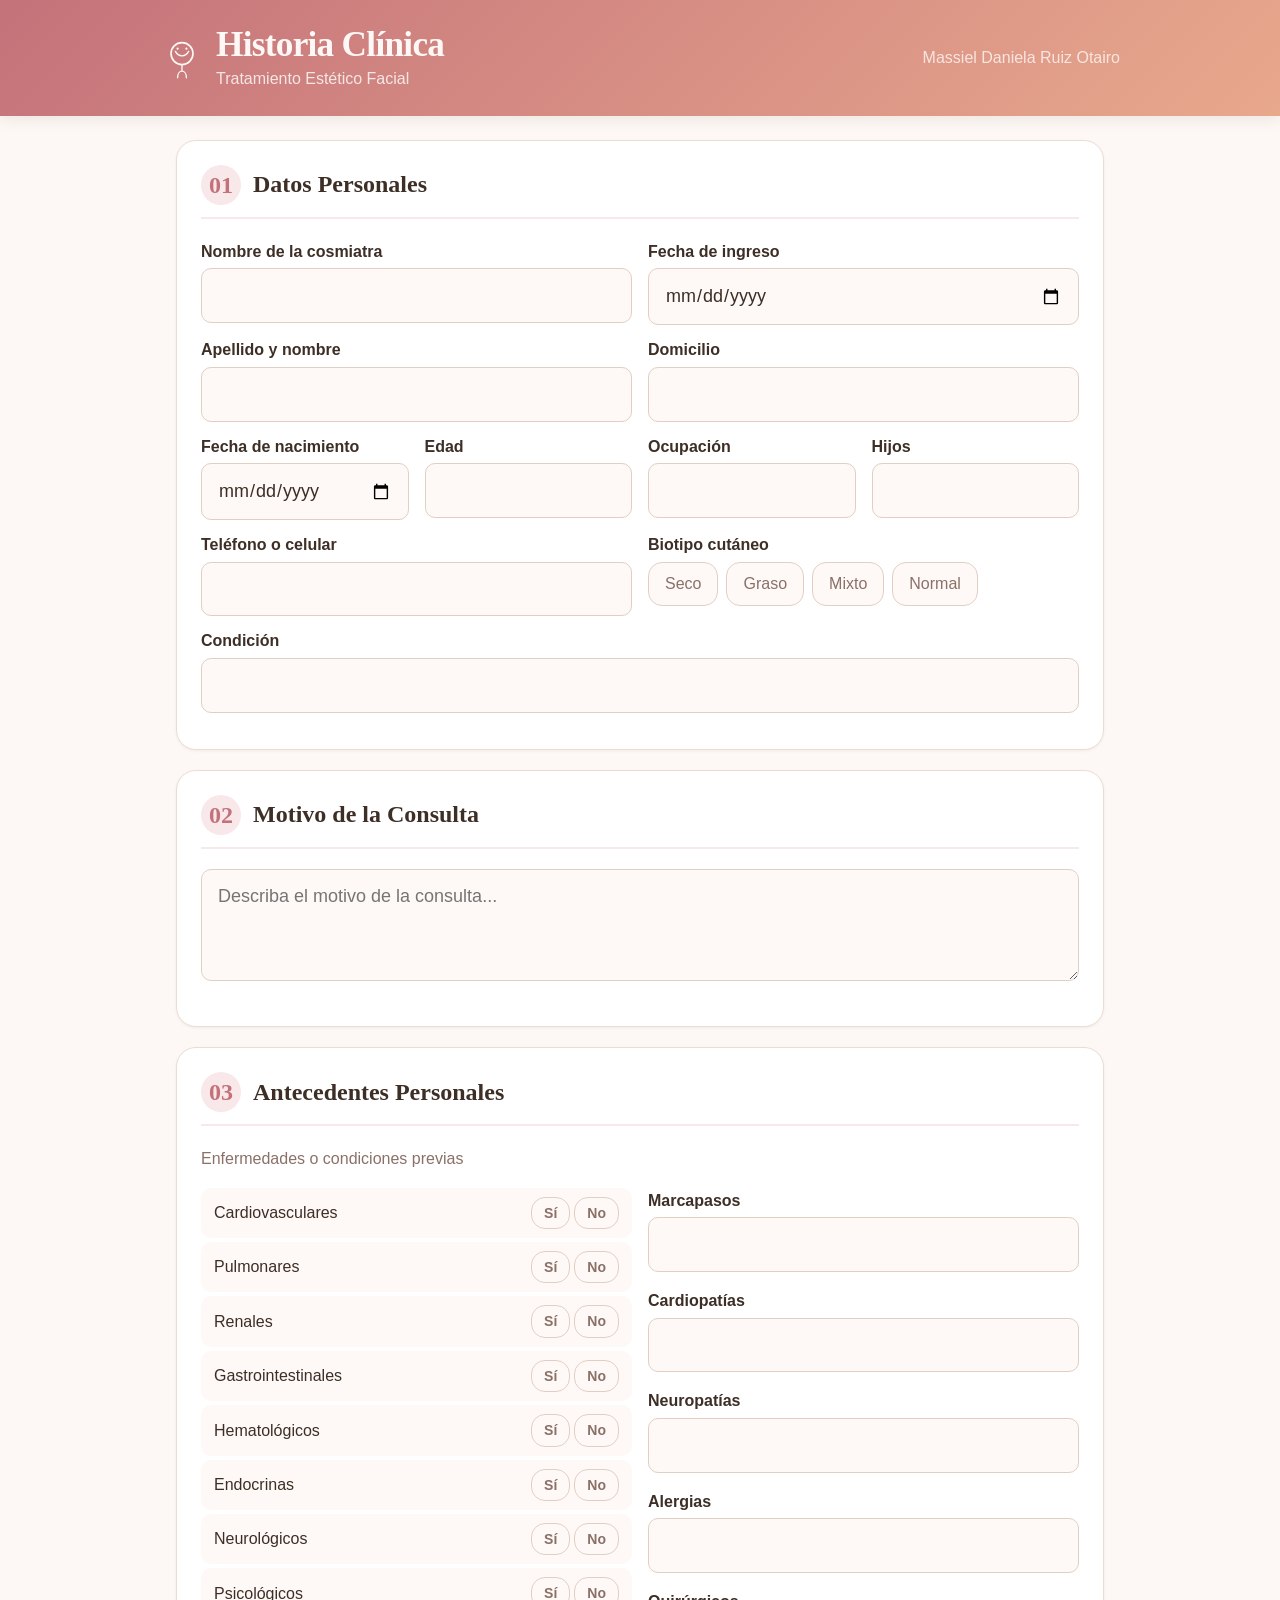
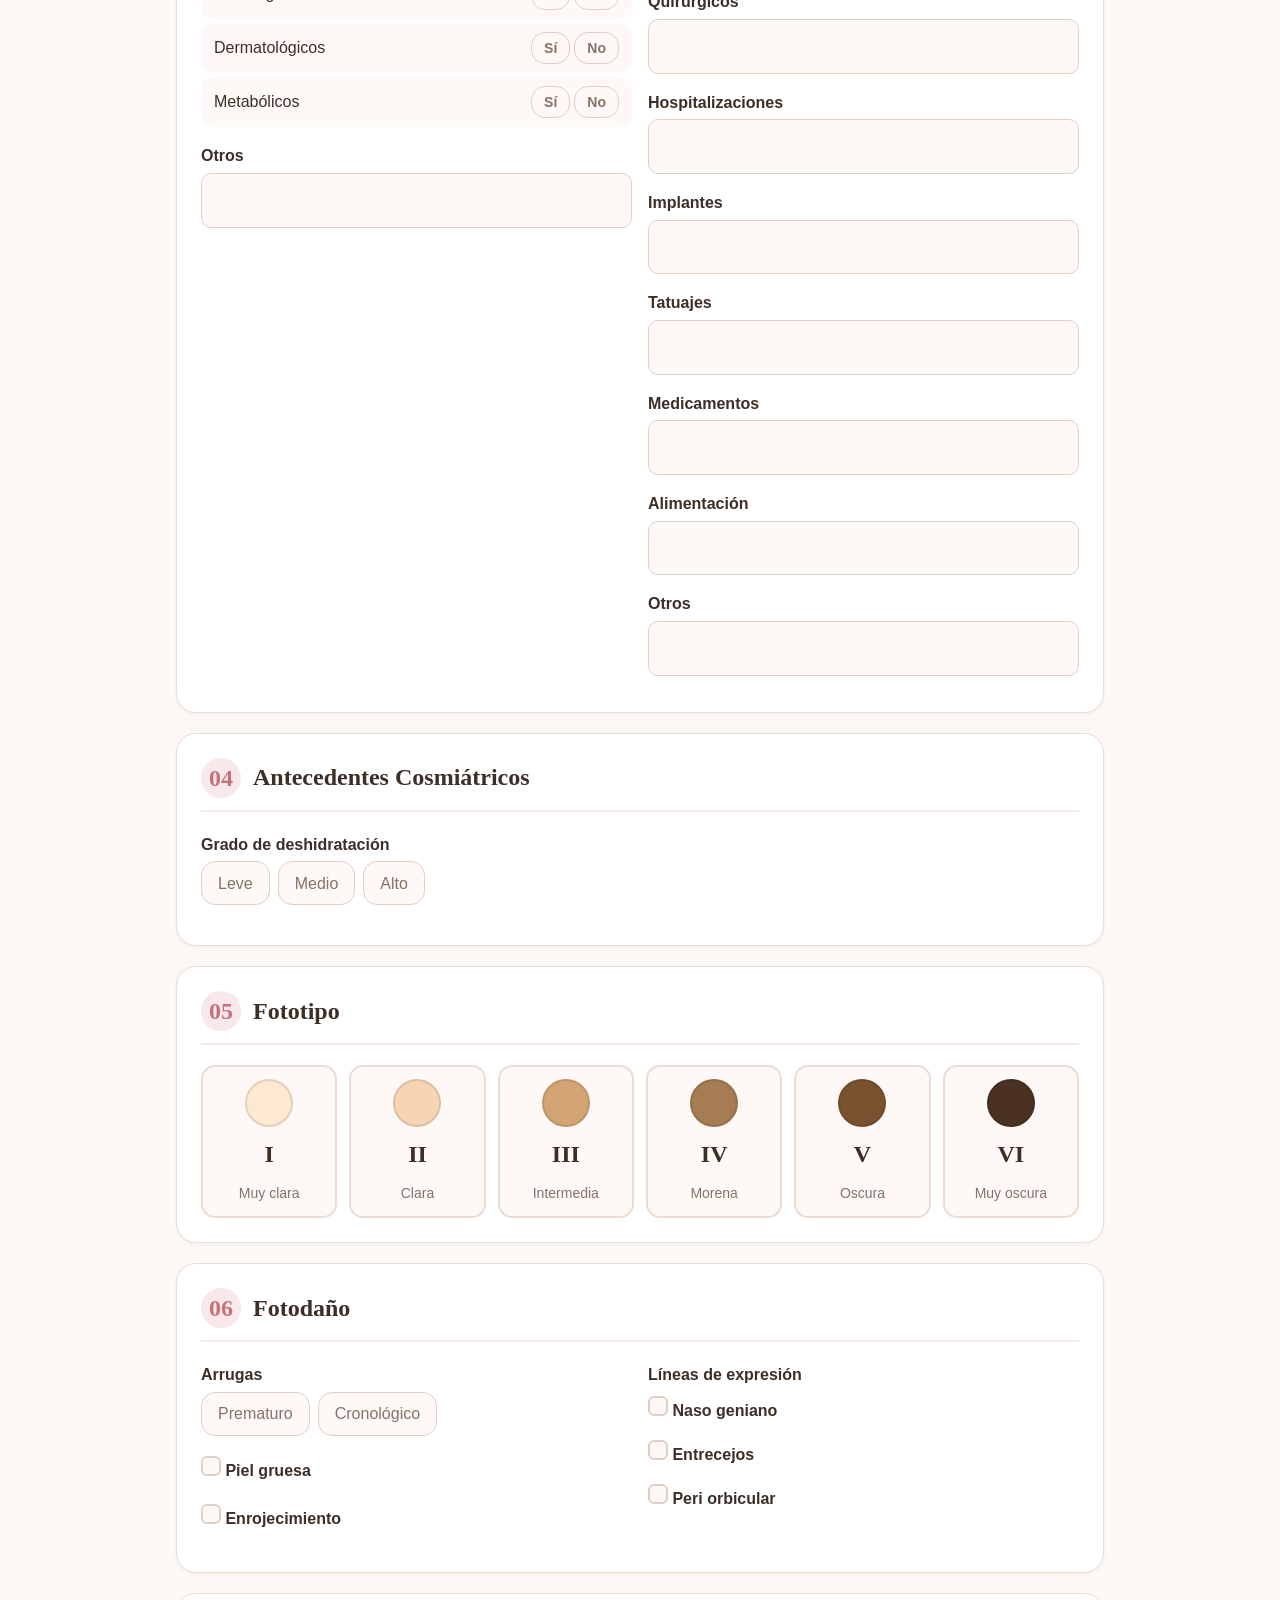
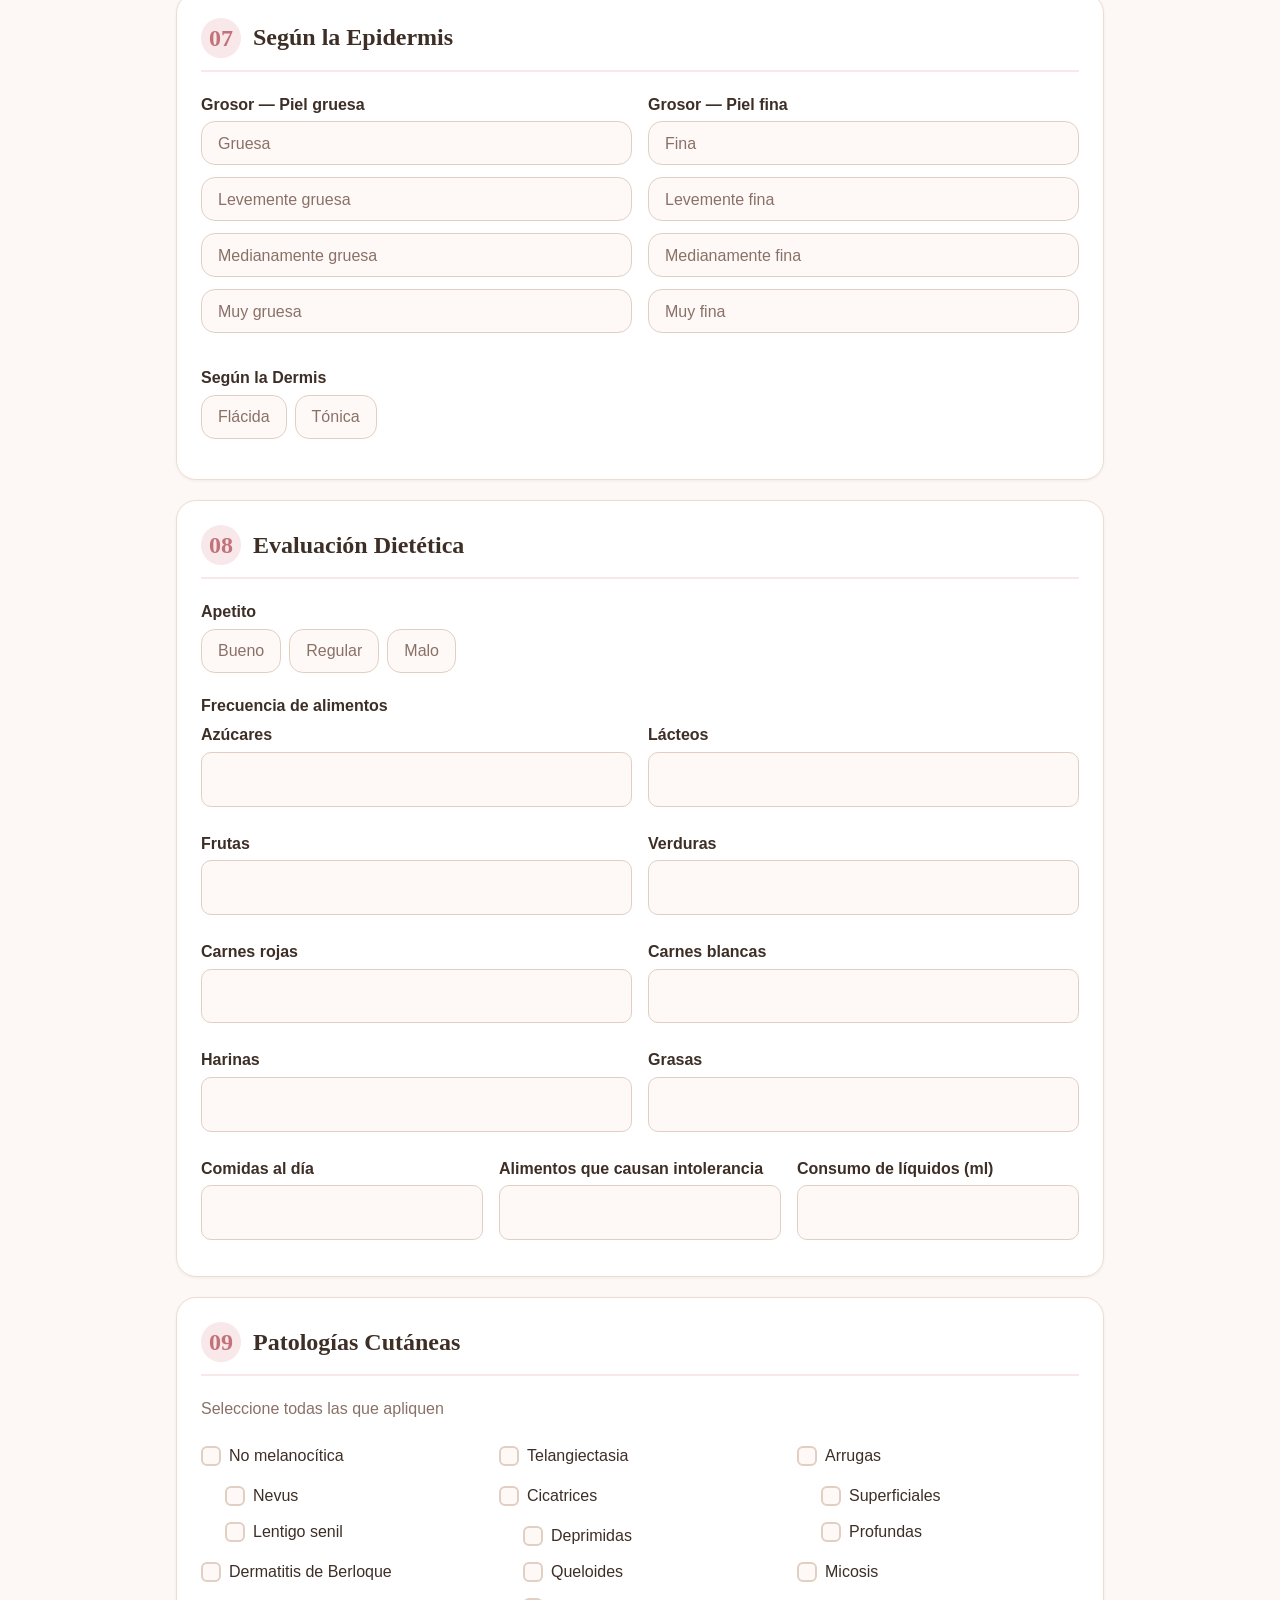
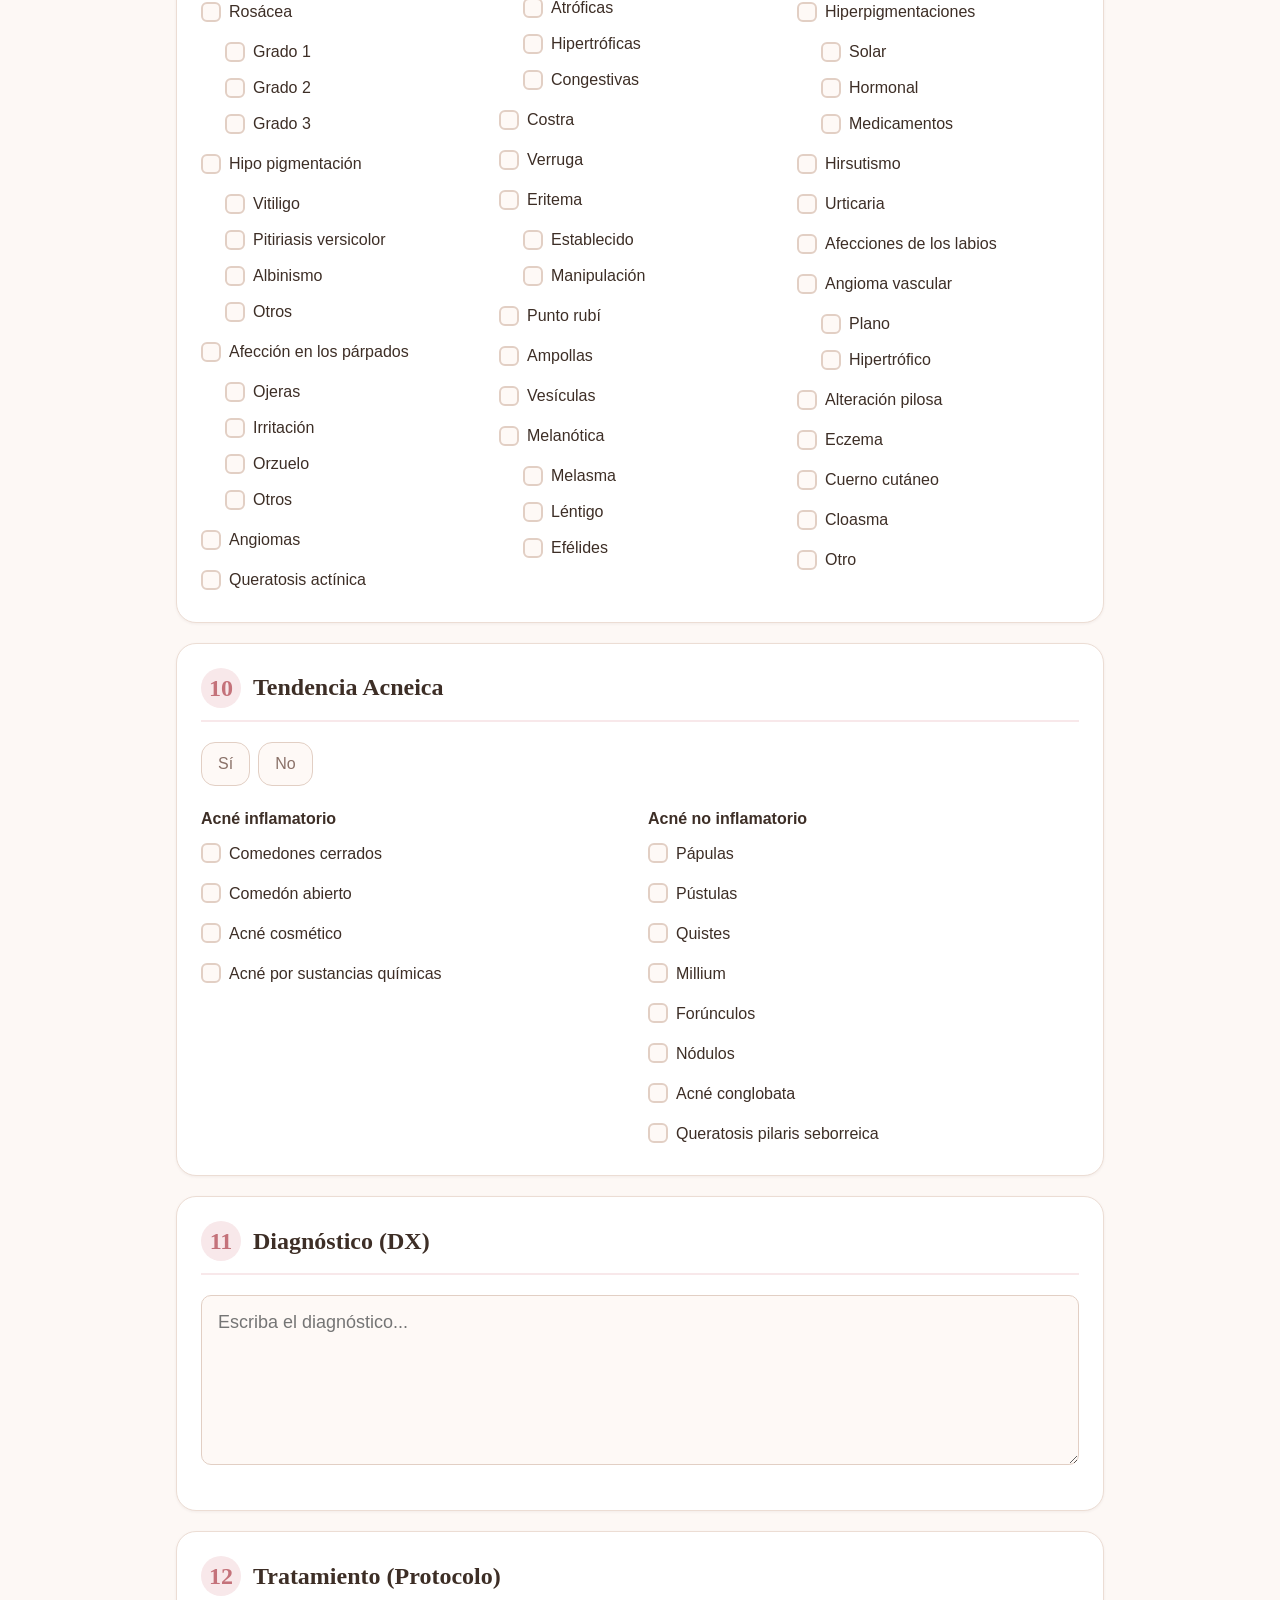
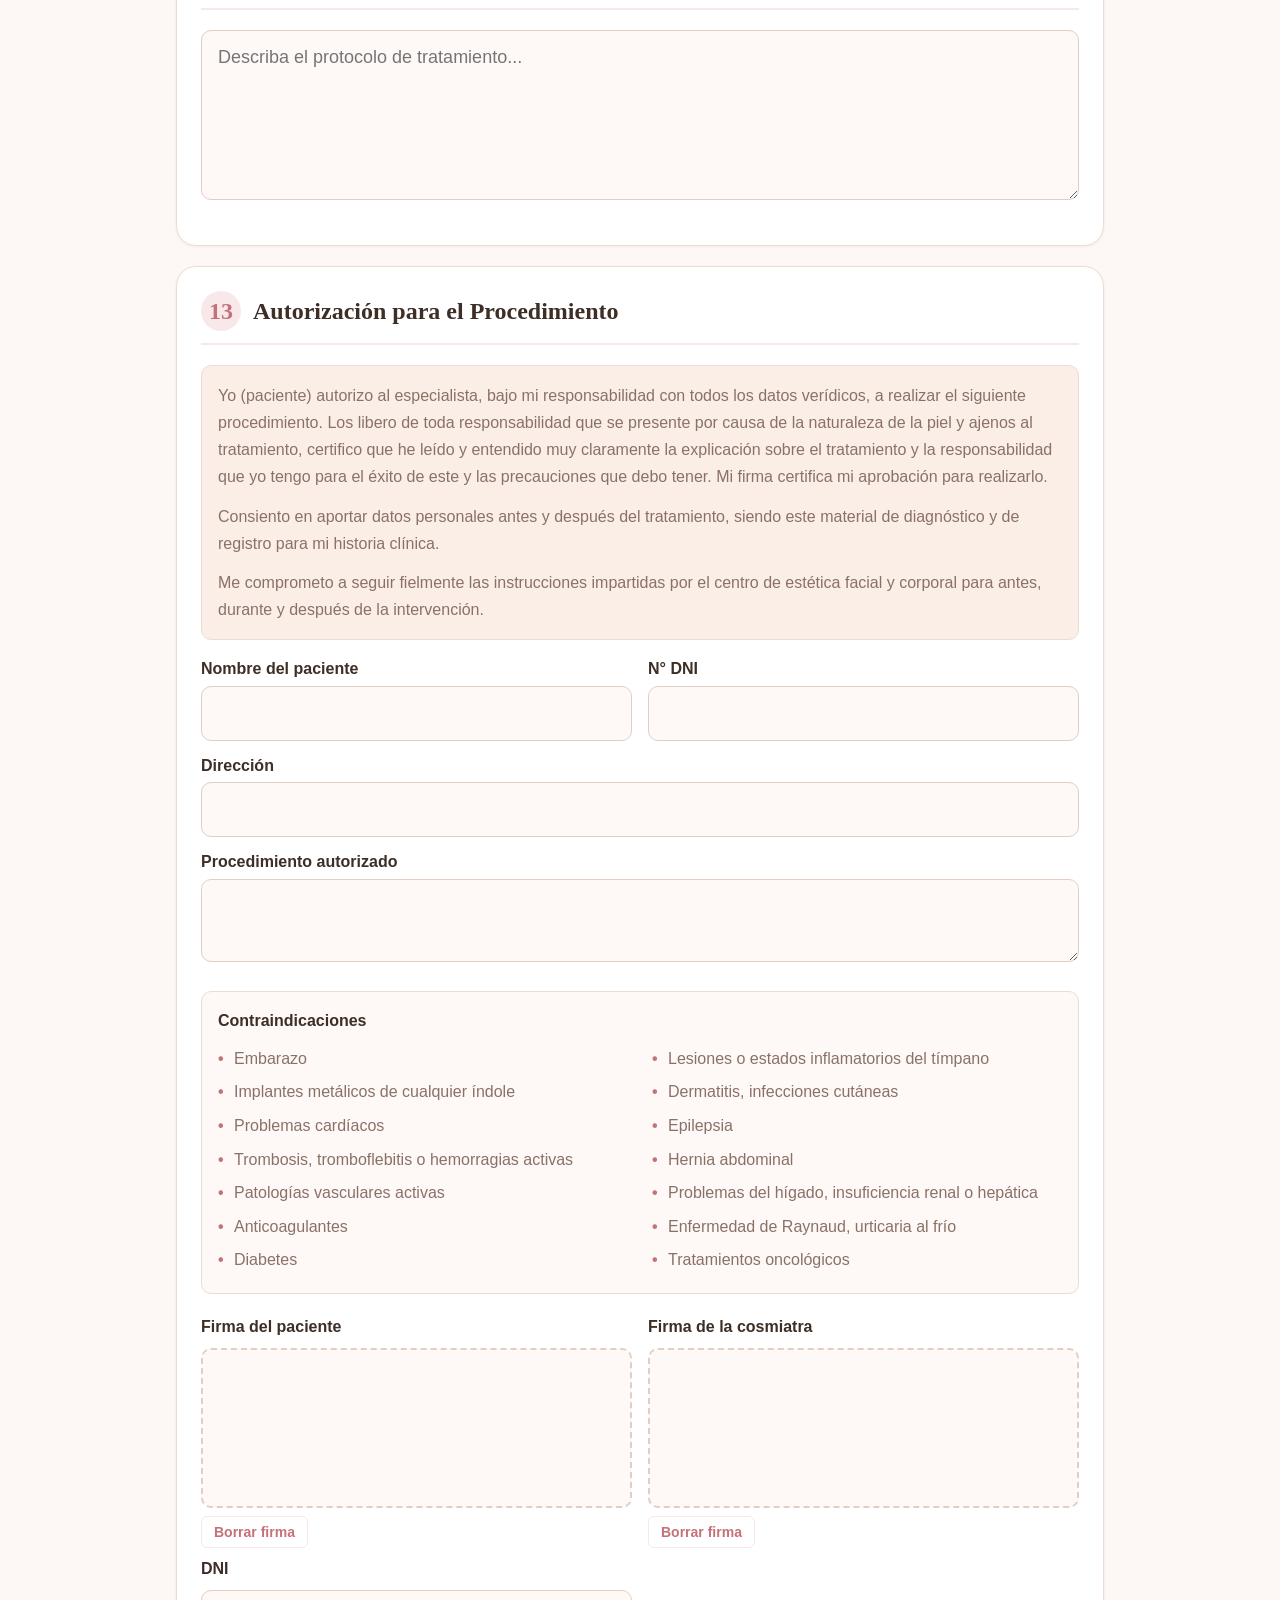
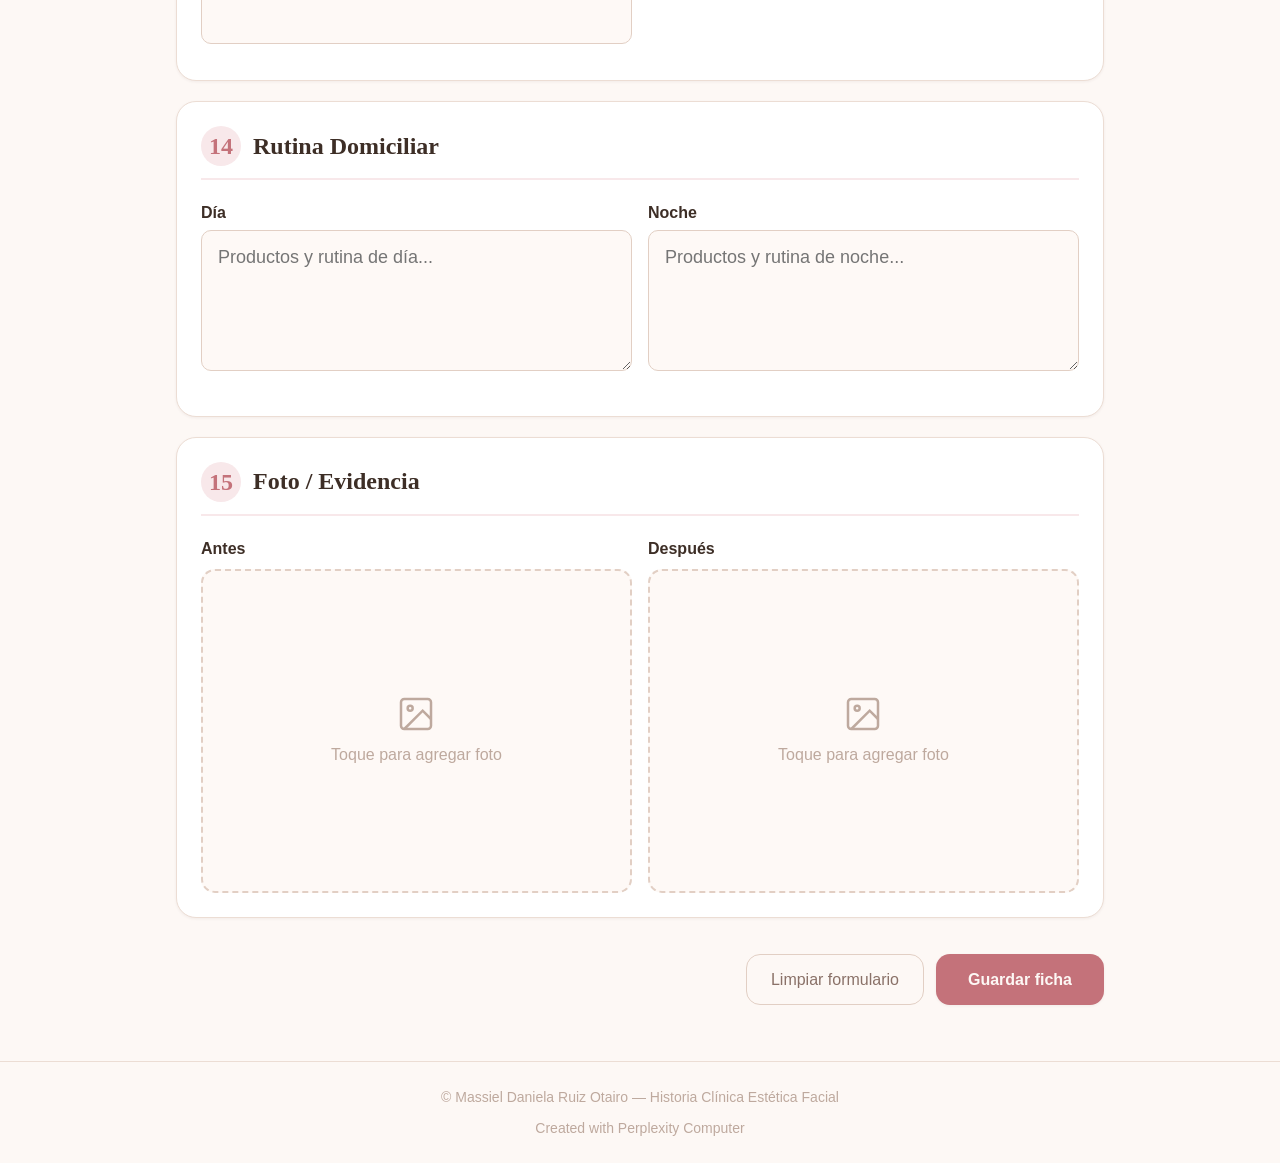
==== index.html @ d3356283 "Ficha clínica estética facial - formulario web completo" ====
<!DOCTYPE html>
<html lang="es" data-theme="light">
<head>
<!--
   ______                            __
  / ____/___  ____ ___  ____  __  __/ /____  _____
 / /   / __ \/ __ `__ \/ __ \/ / / / __/ _ \/ ___/
/ /___/ /_/ / / / / / / /_/ / /_/ / /_/  __/ /
\____/\____/_/ /_/ /_/ .___/\__,_/\__/\___/_/
                    /_/
        Created with Perplexity Computer
        https://www.perplexity.ai/computer
-->
<meta name="generator" content="Perplexity Computer">
<meta name="author" content="Perplexity Computer">
<meta property="og:see_also" content="https://www.perplexity.ai/computer">
<link rel="author" href="https://www.perplexity.ai/computer">

<meta charset="UTF-8">
<meta name="viewport" content="width=device-width, initial-scale=1.0, user-scalable=yes">
<title>Historia Clínica — Tratamiento Estético Facial</title>
<link href="https://api.fontshare.com/v2/css?f[]=zodiak@400,500,600,700&f[]=satoshi@300,400,500,600,700&display=swap" rel="stylesheet">
<link rel="stylesheet" href="./style.css">
</head>
<body>

<!-- HEADER -->
<header class="form-header">
  <div class="header-inner">
    <div class="logo-area">
      <svg class="logo-icon" viewBox="0 0 40 40" fill="none" xmlns="http://www.w3.org/2000/svg" aria-label="Logo estética facial">
        <circle cx="20" cy="16" r="10" stroke="currentColor" stroke-width="1.5"/>
        <path d="M14 14c0 0 2 4 6 4s6-4 6-4" stroke="currentColor" stroke-width="1.2" stroke-linecap="round"/>
        <path d="M16 12.5a1 1 0 1 1 0-2 1 1 0 0 1 0 2zM24 12.5a1 1 0 1 1 0-2 1 1 0 0 1 0 2z" fill="currentColor"/>
        <path d="M20 26v6M16 38c0-4 2-6 4-6s4 2 4 6" stroke="currentColor" stroke-width="1.2" stroke-linecap="round"/>
      </svg>
      <div>
        <h1 class="header-title">Historia Clínica</h1>
        <p class="header-subtitle">Tratamiento Estético Facial</p>
      </div>
    </div>
    <p class="header-brand">Massiel Daniela Ruiz Otairo</p>
  </div>
</header>

<main class="form-container">
  <form id="fichaForm" novalidate>

    <!-- ============================================ -->
    <!-- SECTION 1-2: DATOS GENERALES -->
    <!-- ============================================ -->
    <section class="form-section">
      <div class="section-header">
        <span class="section-number">01</span>
        <h2 class="section-title">Datos Personales</h2>
      </div>

      <div class="field-grid cols-2">
        <div class="field">
          <label for="cosmiatra">Nombre de la cosmiatra</label>
          <input type="text" id="cosmiatra" name="cosmiatra" autocomplete="off">
        </div>
        <div class="field">
          <label for="fecha_ingreso">Fecha de ingreso</label>
          <input type="date" id="fecha_ingreso" name="fecha_ingreso">
        </div>
      </div>

      <div class="field-grid cols-2">
        <div class="field">
          <label for="apellido_nombre">Apellido y nombre</label>
          <input type="text" id="apellido_nombre" name="apellido_nombre" autocomplete="name">
        </div>
        <div class="field">
          <label for="domicilio">Domicilio</label>
          <input type="text" id="domicilio" name="domicilio" autocomplete="street-address">
        </div>
      </div>

      <div class="field-grid cols-4">
        <div class="field">
          <label for="fecha_nacimiento">Fecha de nacimiento</label>
          <input type="date" id="fecha_nacimiento" name="fecha_nacimiento">
        </div>
        <div class="field">
          <label for="edad">Edad</label>
          <input type="number" id="edad" name="edad" min="0" max="120">
        </div>
        <div class="field">
          <label for="ocupacion">Ocupación</label>
          <input type="text" id="ocupacion" name="ocupacion">
        </div>
        <div class="field">
          <label for="hijos">Hijos</label>
          <input type="text" id="hijos" name="hijos">
        </div>
      </div>

      <div class="field-grid cols-2">
        <div class="field">
          <label for="telefono">Teléfono o celular</label>
          <input type="tel" id="telefono" name="telefono" autocomplete="tel">
        </div>
        <div class="field">
          <label>Biotipo cutáneo</label>
          <div class="chip-group">
            <label class="chip"><input type="radio" name="biotipo" value="seco"><span>Seco</span></label>
            <label class="chip"><input type="radio" name="biotipo" value="graso"><span>Graso</span></label>
            <label class="chip"><input type="radio" name="biotipo" value="mixto"><span>Mixto</span></label>
            <label class="chip"><input type="radio" name="biotipo" value="normal"><span>Normal</span></label>
          </div>
        </div>
      </div>

      <div class="field">
        <label for="condicion">Condición</label>
        <input type="text" id="condicion" name="condicion">
      </div>
    </section>

    <!-- ============================================ -->
    <!-- SECTION 3: MOTIVO DE CONSULTA -->
    <!-- ============================================ -->
    <section class="form-section">
      <div class="section-header">
        <span class="section-number">02</span>
        <h2 class="section-title">Motivo de la Consulta</h2>
      </div>
      <div class="field">
        <textarea id="motivo_consulta" name="motivo_consulta" rows="3" placeholder="Describa el motivo de la consulta..."></textarea>
      </div>
    </section>

    <!-- ============================================ -->
    <!-- SECTION 4: ANTECEDENTES PERSONALES -->
    <!-- ============================================ -->
    <section class="form-section">
      <div class="section-header">
        <span class="section-number">03</span>
        <h2 class="section-title">Antecedentes Personales</h2>
      </div>

      <p class="section-desc">Enfermedades o condiciones previas</p>

      <div class="field-grid cols-2">
        <div class="antecedentes-list">
          <label class="toggle-row">
            <span>Cardiovasculares</span>
            <div class="toggle-group">
              <label class="chip-sm"><input type="radio" name="cardiov" value="si"><span>Sí</span></label>
              <label class="chip-sm"><input type="radio" name="cardiov" value="no"><span>No</span></label>
            </div>
          </label>
          <label class="toggle-row">
            <span>Pulmonares</span>
            <div class="toggle-group">
              <label class="chip-sm"><input type="radio" name="pulmon" value="si"><span>Sí</span></label>
              <label class="chip-sm"><input type="radio" name="pulmon" value="no"><span>No</span></label>
            </div>
          </label>
          <label class="toggle-row">
            <span>Renales</span>
            <div class="toggle-group">
              <label class="chip-sm"><input type="radio" name="renales" value="si"><span>Sí</span></label>
              <label class="chip-sm"><input type="radio" name="renales" value="no"><span>No</span></label>
            </div>
          </label>
          <label class="toggle-row">
            <span>Gastrointestinales</span>
            <div class="toggle-group">
              <label class="chip-sm"><input type="radio" name="gastro" value="si"><span>Sí</span></label>
              <label class="chip-sm"><input type="radio" name="gastro" value="no"><span>No</span></label>
            </div>
          </label>
          <label class="toggle-row">
            <span>Hematológicos</span>
            <div class="toggle-group">
              <label class="chip-sm"><input type="radio" name="hemato" value="si"><span>Sí</span></label>
              <label class="chip-sm"><input type="radio" name="hemato" value="no"><span>No</span></label>
            </div>
          </label>
          <label class="toggle-row">
            <span>Endocrinas</span>
            <div class="toggle-group">
              <label class="chip-sm"><input type="radio" name="endocr" value="si"><span>Sí</span></label>
              <label class="chip-sm"><input type="radio" name="endocr" value="no"><span>No</span></label>
            </div>
          </label>
          <label class="toggle-row">
            <span>Neurológicos</span>
            <div class="toggle-group">
              <label class="chip-sm"><input type="radio" name="neuro" value="si"><span>Sí</span></label>
              <label class="chip-sm"><input type="radio" name="neuro" value="no"><span>No</span></label>
            </div>
          </label>
          <label class="toggle-row">
            <span>Psicológicos</span>
            <div class="toggle-group">
              <label class="chip-sm"><input type="radio" name="psico" value="si"><span>Sí</span></label>
              <label class="chip-sm"><input type="radio" name="psico" value="no"><span>No</span></label>
            </div>
          </label>
          <label class="toggle-row">
            <span>Dermatológicos</span>
            <div class="toggle-group">
              <label class="chip-sm"><input type="radio" name="derma" value="si"><span>Sí</span></label>
              <label class="chip-sm"><input type="radio" name="derma" value="no"><span>No</span></label>
            </div>
          </label>
          <label class="toggle-row">
            <span>Metabólicos</span>
            <div class="toggle-group">
              <label class="chip-sm"><input type="radio" name="metab" value="si"><span>Sí</span></label>
              <label class="chip-sm"><input type="radio" name="metab" value="no"><span>No</span></label>
            </div>
          </label>
          <div class="field" style="margin-top: var(--space-3);">
            <label for="otros_antec">Otros</label>
            <input type="text" id="otros_antec" name="otros_antec">
          </div>
        </div>

        <div class="antecedentes-detail">
          <div class="field">
            <label for="marcapasos">Marcapasos</label>
            <input type="text" id="marcapasos" name="marcapasos">
          </div>
          <div class="field">
            <label for="cardiopatias">Cardiopatías</label>
            <input type="text" id="cardiopatias" name="cardiopatias">
          </div>
          <div class="field">
            <label for="neuropatias">Neuropatías</label>
            <input type="text" id="neuropatias" name="neuropatias">
          </div>
          <div class="field">
            <label for="alergias">Alergias</label>
            <input type="text" id="alergias" name="alergias">
          </div>
          <div class="field">
            <label for="quirurgicos">Quirúrgicos</label>
            <input type="text" id="quirurgicos" name="quirurgicos">
          </div>
          <div class="field">
            <label for="hospitalizaciones">Hospitalizaciones</label>
            <input type="text" id="hospitalizaciones" name="hospitalizaciones">
          </div>
          <div class="field">
            <label for="implantes">Implantes</label>
            <input type="text" id="implantes" name="implantes">
          </div>
          <div class="field">
            <label for="tatuajes">Tatuajes</label>
            <input type="text" id="tatuajes" name="tatuajes">
          </div>
          <div class="field">
            <label for="medicamentos">Medicamentos</label>
            <input type="text" id="medicamentos" name="medicamentos">
          </div>
          <div class="field">
            <label for="alimentacion_ant">Alimentación</label>
            <input type="text" id="alimentacion_ant" name="alimentacion_ant">
          </div>
          <div class="field">
            <label for="otros_detail">Otros</label>
            <input type="text" id="otros_detail" name="otros_detail">
          </div>
        </div>
      </div>
    </section>

    <!-- ============================================ -->
    <!-- SECTION 5: ANTECEDENTES COSMIATRICOS -->
    <!-- ============================================ -->
    <section class="form-section">
      <div class="section-header">
        <span class="section-number">04</span>
        <h2 class="section-title">Antecedentes Cosmiátricos</h2>
      </div>

      <div class="field-grid cols-3">
        <div class="field">
          <label>Grado de deshidratación</label>
          <div class="chip-group">
            <label class="chip"><input type="radio" name="deshidratacion" value="leve"><span>Leve</span></label>
            <label class="chip"><input type="radio" name="deshidratacion" value="medio"><span>Medio</span></label>
            <label class="chip"><input type="radio" name="deshidratacion" value="alto"><span>Alto</span></label>
          </div>
        </div>
      </div>
    </section>

    <!-- ============================================ -->
    <!-- SECTION 6: FOTOTIPO -->
    <!-- ============================================ -->
    <section class="form-section">
      <div class="section-header">
        <span class="section-number">05</span>
        <h2 class="section-title">Fototipo</h2>
      </div>
      <div class="fototipo-grid">
        <label class="fototipo-card">
          <input type="radio" name="fototipo" value="1">
          <div class="fototipo-inner">
            <div class="fototipo-swatch" style="background: #fde8d0;"></div>
            <span class="fototipo-label">I</span>
            <span class="fototipo-desc">Muy clara</span>
          </div>
        </label>
        <label class="fototipo-card">
          <input type="radio" name="fototipo" value="2">
          <div class="fototipo-inner">
            <div class="fototipo-swatch" style="background: #f5d5b3;"></div>
            <span class="fototipo-label">II</span>
            <span class="fototipo-desc">Clara</span>
          </div>
        </label>
        <label class="fototipo-card">
          <input type="radio" name="fototipo" value="3">
          <div class="fototipo-inner">
            <div class="fototipo-swatch" style="background: #d4a574;"></div>
            <span class="fototipo-label">III</span>
            <span class="fototipo-desc">Intermedia</span>
          </div>
        </label>
        <label class="fototipo-card">
          <input type="radio" name="fototipo" value="4">
          <div class="fototipo-inner">
            <div class="fototipo-swatch" style="background: #a67c52;"></div>
            <span class="fototipo-label">IV</span>
            <span class="fototipo-desc">Morena</span>
          </div>
        </label>
        <label class="fototipo-card">
          <input type="radio" name="fototipo" value="5">
          <div class="fototipo-inner">
            <div class="fototipo-swatch" style="background: #7a5230;"></div>
            <span class="fototipo-label">V</span>
            <span class="fototipo-desc">Oscura</span>
          </div>
        </label>
        <label class="fototipo-card">
          <input type="radio" name="fototipo" value="6">
          <div class="fototipo-inner">
            <div class="fototipo-swatch" style="background: #4a3121;"></div>
            <span class="fototipo-label">VI</span>
            <span class="fototipo-desc">Muy oscura</span>
          </div>
        </label>
      </div>
    </section>

    <!-- ============================================ -->
    <!-- SECTION 7: FOTODAÑO -->
    <!-- ============================================ -->
    <section class="form-section">
      <div class="section-header">
        <span class="section-number">06</span>
        <h2 class="section-title">Fotodaño</h2>
      </div>

      <div class="field-grid cols-2">
        <div>
          <div class="field">
            <label>Arrugas</label>
            <div class="chip-group">
              <label class="chip"><input type="radio" name="arrugas_tipo" value="prematuro"><span>Prematuro</span></label>
              <label class="chip"><input type="radio" name="arrugas_tipo" value="cronologico"><span>Cronológico</span></label>
            </div>
          </div>
          <div class="field">
            <label class="checkbox-label"><input type="checkbox" name="piel_gruesa" value="si"> Piel gruesa</label>
          </div>
          <div class="field">
            <label class="checkbox-label"><input type="checkbox" name="enrojecimiento" value="si"> Enrojecimiento</label>
          </div>
        </div>
        <div>
          <div class="field">
            <label>Líneas de expresión</label>
            <div class="check-list">
              <label class="checkbox-label"><input type="checkbox" name="lineas_naso" value="si"> Naso geniano</label>
              <label class="checkbox-label"><input type="checkbox" name="lineas_entrecejos" value="si"> Entrecejos</label>
              <label class="checkbox-label"><input type="checkbox" name="lineas_periorbicular" value="si"> Peri orbicular</label>
            </div>
          </div>
        </div>
      </div>
    </section>

    <!-- ============================================ -->
    <!-- SECTION 8: SEGÚN LA EPIDERMIS -->
    <!-- ============================================ -->
    <section class="form-section">
      <div class="section-header">
        <span class="section-number">07</span>
        <h2 class="section-title">Según la Epidermis</h2>
      </div>

      <div class="field-grid cols-2">
        <div class="field">
          <label>Grosor — Piel gruesa</label>
          <div class="chip-group vertical">
            <label class="chip"><input type="radio" name="grosor_gruesa" value="gruesa"><span>Gruesa</span></label>
            <label class="chip"><input type="radio" name="grosor_gruesa" value="levemente_gruesa"><span>Levemente gruesa</span></label>
            <label class="chip"><input type="radio" name="grosor_gruesa" value="medianamente_gruesa"><span>Medianamente gruesa</span></label>
            <label class="chip"><input type="radio" name="grosor_gruesa" value="muy_gruesa"><span>Muy gruesa</span></label>
          </div>
        </div>
        <div class="field">
          <label>Grosor — Piel fina</label>
          <div class="chip-group vertical">
            <label class="chip"><input type="radio" name="grosor_fina" value="fina"><span>Fina</span></label>
            <label class="chip"><input type="radio" name="grosor_fina" value="levemente_fina"><span>Levemente fina</span></label>
            <label class="chip"><input type="radio" name="grosor_fina" value="medianamente_fina"><span>Medianamente fina</span></label>
            <label class="chip"><input type="radio" name="grosor_fina" value="muy_fina"><span>Muy fina</span></label>
          </div>
        </div>
      </div>

      <div class="field-grid cols-2" style="margin-top: var(--space-4);">
        <div class="field">
          <label>Según la Dermis</label>
          <div class="chip-group">
            <label class="chip"><input type="radio" name="dermis" value="flacida"><span>Flácida</span></label>
            <label class="chip"><input type="radio" name="dermis" value="tonica"><span>Tónica</span></label>
          </div>
        </div>
      </div>
    </section>

    <!-- ============================================ -->
    <!-- SECTION 9: EVALUACION DIETETICA -->
    <!-- ============================================ -->
    <section class="form-section">
      <div class="section-header">
        <span class="section-number">08</span>
        <h2 class="section-title">Evaluación Dietética</h2>
      </div>

      <div class="field">
        <label>Apetito</label>
        <div class="chip-group">
          <label class="chip"><input type="radio" name="apetito" value="bueno"><span>Bueno</span></label>
          <label class="chip"><input type="radio" name="apetito" value="regular"><span>Regular</span></label>
          <label class="chip"><input type="radio" name="apetito" value="malo"><span>Malo</span></label>
        </div>
      </div>

      <p class="field-label" style="margin-top: var(--space-4);">Frecuencia de alimentos</p>
      <div class="field-grid cols-2">
        <div class="field">
          <label for="azucares">Azúcares</label>
          <input type="text" id="azucares" name="azucares">
        </div>
        <div class="field">
          <label for="lacteos">Lácteos</label>
          <input type="text" id="lacteos" name="lacteos">
        </div>
        <div class="field">
          <label for="frutas">Frutas</label>
          <input type="text" id="frutas" name="frutas">
        </div>
        <div class="field">
          <label for="verduras">Verduras</label>
          <input type="text" id="verduras" name="verduras">
        </div>
        <div class="field">
          <label for="carnes_rojas">Carnes rojas</label>
          <input type="text" id="carnes_rojas" name="carnes_rojas">
        </div>
        <div class="field">
          <label for="carnes_blancas">Carnes blancas</label>
          <input type="text" id="carnes_blancas" name="carnes_blancas">
        </div>
        <div class="field">
          <label for="harinas">Harinas</label>
          <input type="text" id="harinas" name="harinas">
        </div>
        <div class="field">
          <label for="grasas">Grasas</label>
          <input type="text" id="grasas" name="grasas">
        </div>
      </div>

      <div class="field-grid cols-3" style="margin-top: var(--space-3);">
        <div class="field">
          <label for="comidas_dia">Comidas al día</label>
          <input type="number" id="comidas_dia" name="comidas_dia" min="0" max="12">
        </div>
        <div class="field">
          <label for="intolerancias">Alimentos que causan intolerancia</label>
          <input type="text" id="intolerancias" name="intolerancias">
        </div>
        <div class="field">
          <label for="liquidos">Consumo de líquidos (ml)</label>
          <input type="number" id="liquidos" name="liquidos" min="0" step="100">
        </div>
      </div>
    </section>

    <!-- ============================================ -->
    <!-- SECTION 10: PATOLOGÍAS CUTÁNEAS -->
    <!-- ============================================ -->
    <section class="form-section">
      <div class="section-header">
        <span class="section-number">09</span>
        <h2 class="section-title">Patologías Cutáneas</h2>
      </div>

      <p class="section-desc">Seleccione todas las que apliquen</p>

      <div class="patologias-grid">
        <!-- Column 1 -->
        <div class="patologia-col">
          <label class="checkbox-label"><input type="checkbox" name="pat_no_melanocitica" value="si"> No melanocítica</label>
          <div class="sub-checks">
            <label class="checkbox-label"><input type="checkbox" name="pat_nevus" value="si"> Nevus</label>
            <label class="checkbox-label"><input type="checkbox" name="pat_lentigo_senil" value="si"> Lentigo senil</label>
          </div>
          <label class="checkbox-label"><input type="checkbox" name="pat_dermatitis_berloque" value="si"> Dermatitis de Berloque</label>
          <label class="checkbox-label"><input type="checkbox" name="pat_rosacea" value="si"> Rosácea</label>
          <div class="sub-checks">
            <label class="checkbox-label"><input type="checkbox" name="pat_rosacea_g1" value="si"> Grado 1</label>
            <label class="checkbox-label"><input type="checkbox" name="pat_rosacea_g2" value="si"> Grado 2</label>
            <label class="checkbox-label"><input type="checkbox" name="pat_rosacea_g3" value="si"> Grado 3</label>
          </div>
          <label class="checkbox-label"><input type="checkbox" name="pat_hipo_pig" value="si"> Hipo pigmentación</label>
          <div class="sub-checks">
            <label class="checkbox-label"><input type="checkbox" name="pat_vitiligo" value="si"> Vitiligo</label>
            <label class="checkbox-label"><input type="checkbox" name="pat_pitiriasis" value="si"> Pitiriasis versicolor</label>
            <label class="checkbox-label"><input type="checkbox" name="pat_albinismo" value="si"> Albinismo</label>
            <label class="checkbox-label"><input type="checkbox" name="pat_hipo_otros" value="si"> Otros</label>
          </div>
          <label class="checkbox-label"><input type="checkbox" name="pat_afeccion_parpados" value="si"> Afección en los párpados</label>
          <div class="sub-checks">
            <label class="checkbox-label"><input type="checkbox" name="pat_ojeras" value="si"> Ojeras</label>
            <label class="checkbox-label"><input type="checkbox" name="pat_irritacion" value="si"> Irritación</label>
            <label class="checkbox-label"><input type="checkbox" name="pat_orzuelo" value="si"> Orzuelo</label>
            <label class="checkbox-label"><input type="checkbox" name="pat_parp_otros" value="si"> Otros</label>
          </div>
          <label class="checkbox-label"><input type="checkbox" name="pat_angiomas" value="si"> Angiomas</label>
          <label class="checkbox-label"><input type="checkbox" name="pat_queratosis_actinica" value="si"> Queratosis actínica</label>
        </div>

        <!-- Column 2 -->
        <div class="patologia-col">
          <label class="checkbox-label"><input type="checkbox" name="pat_telangiectasia" value="si"> Telangiectasia</label>
          <label class="checkbox-label"><input type="checkbox" name="pat_cicatrices" value="si"> Cicatrices</label>
          <div class="sub-checks">
            <label class="checkbox-label"><input type="checkbox" name="pat_cic_deprimidas" value="si"> Deprimidas</label>
            <label class="checkbox-label"><input type="checkbox" name="pat_cic_queloides" value="si"> Queloides</label>
            <label class="checkbox-label"><input type="checkbox" name="pat_cic_atroficas" value="si"> Atróficas</label>
            <label class="checkbox-label"><input type="checkbox" name="pat_cic_hipertroficas" value="si"> Hipertróficas</label>
            <label class="checkbox-label"><input type="checkbox" name="pat_cic_congestivas" value="si"> Congestivas</label>
          </div>
          <label class="checkbox-label"><input type="checkbox" name="pat_costra" value="si"> Costra</label>
          <label class="checkbox-label"><input type="checkbox" name="pat_verruga" value="si"> Verruga</label>
          <label class="checkbox-label"><input type="checkbox" name="pat_eritema" value="si"> Eritema</label>
          <div class="sub-checks">
            <label class="checkbox-label"><input type="checkbox" name="pat_eritema_establ" value="si"> Establecido</label>
            <label class="checkbox-label"><input type="checkbox" name="pat_eritema_manip" value="si"> Manipulación</label>
          </div>
          <label class="checkbox-label"><input type="checkbox" name="pat_punto_rubi" value="si"> Punto rubí</label>
          <label class="checkbox-label"><input type="checkbox" name="pat_ampollas" value="si"> Ampollas</label>
          <label class="checkbox-label"><input type="checkbox" name="pat_vesiculas" value="si"> Vesículas</label>
          <label class="checkbox-label"><input type="checkbox" name="pat_melanotica" value="si"> Melanótica</label>
          <div class="sub-checks">
            <label class="checkbox-label"><input type="checkbox" name="pat_melasma" value="si"> Melasma</label>
            <label class="checkbox-label"><input type="checkbox" name="pat_lentigo" value="si"> Léntigo</label>
            <label class="checkbox-label"><input type="checkbox" name="pat_efelides" value="si"> Efélides</label>
          </div>
        </div>

        <!-- Column 3 -->
        <div class="patologia-col">
          <label class="checkbox-label"><input type="checkbox" name="pat_arrugas" value="si"> Arrugas</label>
          <div class="sub-checks">
            <label class="checkbox-label"><input type="checkbox" name="pat_arrugas_superf" value="si"> Superficiales</label>
            <label class="checkbox-label"><input type="checkbox" name="pat_arrugas_prof" value="si"> Profundas</label>
          </div>
          <label class="checkbox-label"><input type="checkbox" name="pat_micosis" value="si"> Micosis</label>
          <label class="checkbox-label"><input type="checkbox" name="pat_hiperpigmentacion" value="si"> Hiperpigmentaciones</label>
          <div class="sub-checks">
            <label class="checkbox-label"><input type="checkbox" name="pat_hiper_solar" value="si"> Solar</label>
            <label class="checkbox-label"><input type="checkbox" name="pat_hiper_hormonal" value="si"> Hormonal</label>
            <label class="checkbox-label"><input type="checkbox" name="pat_hiper_medicam" value="si"> Medicamentos</label>
          </div>
          <label class="checkbox-label"><input type="checkbox" name="pat_hirsutismo" value="si"> Hirsutismo</label>
          <label class="checkbox-label"><input type="checkbox" name="pat_urticaria" value="si"> Urticaria</label>
          <label class="checkbox-label"><input type="checkbox" name="pat_afec_labios" value="si"> Afecciones de los labios</label>
          <label class="checkbox-label"><input type="checkbox" name="pat_angioma_vascular" value="si"> Angioma vascular</label>
          <div class="sub-checks">
            <label class="checkbox-label"><input type="checkbox" name="pat_angioma_plano" value="si"> Plano</label>
            <label class="checkbox-label"><input type="checkbox" name="pat_angioma_hipert" value="si"> Hipertrófico</label>
          </div>
          <label class="checkbox-label"><input type="checkbox" name="pat_alteracion_pilosa" value="si"> Alteración pilosa</label>
          <label class="checkbox-label"><input type="checkbox" name="pat_eczema" value="si"> Eczema</label>
          <label class="checkbox-label"><input type="checkbox" name="pat_cuerno_cutaneo" value="si"> Cuerno cutáneo</label>
          <label class="checkbox-label"><input type="checkbox" name="pat_cloasma" value="si"> Cloasma</label>
          <label class="checkbox-label"><input type="checkbox" name="pat_otro" value="si"> Otro</label>
        </div>
      </div>
    </section>

    <!-- ============================================ -->
    <!-- SECTION 11: TENDENCIA ACNEICA -->
    <!-- ============================================ -->
    <section class="form-section">
      <div class="section-header">
        <span class="section-number">10</span>
        <h2 class="section-title">Tendencia Acneica</h2>
      </div>

      <div class="field">
        <div class="chip-group">
          <label class="chip"><input type="radio" name="tendencia_acneica" value="si"><span>Sí</span></label>
          <label class="chip"><input type="radio" name="tendencia_acneica" value="no"><span>No</span></label>
        </div>
      </div>

      <div class="field-grid cols-2" style="margin-top: var(--space-4);">
        <div>
          <p class="field-label">Acné inflamatorio</p>
          <div class="check-list">
            <label class="checkbox-label"><input type="checkbox" name="acne_comedones_cerr" value="si"> Comedones cerrados</label>
            <label class="checkbox-label"><input type="checkbox" name="acne_comedon_abierto" value="si"> Comedón abierto</label>
            <label class="checkbox-label"><input type="checkbox" name="acne_cosmetico" value="si"> Acné cosmético</label>
            <label class="checkbox-label"><input type="checkbox" name="acne_quimico" value="si"> Acné por sustancias químicas</label>
          </div>
        </div>
        <div>
          <p class="field-label">Acné no inflamatorio</p>
          <div class="check-list">
            <label class="checkbox-label"><input type="checkbox" name="acne_papulas" value="si"> Pápulas</label>
            <label class="checkbox-label"><input type="checkbox" name="acne_pustulas" value="si"> Pústulas</label>
            <label class="checkbox-label"><input type="checkbox" name="acne_quistes" value="si"> Quistes</label>
            <label class="checkbox-label"><input type="checkbox" name="acne_millium" value="si"> Millium</label>
            <label class="checkbox-label"><input type="checkbox" name="acne_forunculos" value="si"> Forúnculos</label>
            <label class="checkbox-label"><input type="checkbox" name="acne_nodulos" value="si"> Nódulos</label>
            <label class="checkbox-label"><input type="checkbox" name="acne_conglobata" value="si"> Acné conglobata</label>
            <label class="checkbox-label"><input type="checkbox" name="acne_queratosis" value="si"> Queratosis pilaris seborreica</label>
          </div>
        </div>
      </div>
    </section>

    <!-- ============================================ -->
    <!-- SECTION 12: DIAGNOSTICO -->
    <!-- ============================================ -->
    <section class="form-section">
      <div class="section-header">
        <span class="section-number">11</span>
        <h2 class="section-title">Diagnóstico (DX)</h2>
      </div>
      <div class="field">
        <textarea id="diagnostico" name="diagnostico" rows="5" placeholder="Escriba el diagnóstico..."></textarea>
      </div>
    </section>

    <!-- ============================================ -->
    <!-- SECTION 13: TRATAMIENTO -->
    <!-- ============================================ -->
    <section class="form-section">
      <div class="section-header">
        <span class="section-number">12</span>
        <h2 class="section-title">Tratamiento (Protocolo)</h2>
      </div>
      <div class="field">
        <textarea id="tratamiento" name="tratamiento" rows="5" placeholder="Describa el protocolo de tratamiento..."></textarea>
      </div>
    </section>

    <!-- ============================================ -->
    <!-- SECTION 14: AUTORIZACION -->
    <!-- ============================================ -->
    <section class="form-section section-consent">
      <div class="section-header">
        <span class="section-number">13</span>
        <h2 class="section-title">Autorización para el Procedimiento</h2>
      </div>

      <div class="consent-text">
        <p>Yo (paciente) autorizo al especialista, bajo mi responsabilidad con todos los datos verídicos, a realizar el siguiente procedimiento. Los libero de toda responsabilidad que se presente por causa de la naturaleza de la piel y ajenos al tratamiento, certifico que he leído y entendido muy claramente la explicación sobre el tratamiento y la responsabilidad que yo tengo para el éxito de este y las precauciones que debo tener. Mi firma certifica mi aprobación para realizarlo.</p>
        <p>Consiento en aportar datos personales antes y después del tratamiento, siendo este material de diagnóstico y de registro para mi historia clínica.</p>
        <p>Me comprometo a seguir fielmente las instrucciones impartidas por el centro de estética facial y corporal para antes, durante y después de la intervención.</p>
      </div>

      <div class="field-grid cols-2" style="margin-top: var(--space-4);">
        <div class="field">
          <label for="paciente_nombre_auth">Nombre del paciente</label>
          <input type="text" id="paciente_nombre_auth" name="paciente_nombre_auth">
        </div>
        <div class="field">
          <label for="paciente_dni">N° DNI</label>
          <input type="text" id="paciente_dni" name="paciente_dni">
        </div>
      </div>
      <div class="field">
        <label for="direccion_auth">Dirección</label>
        <input type="text" id="direccion_auth" name="direccion_auth">
      </div>
      <div class="field">
        <label for="procedimiento_auth">Procedimiento autorizado</label>
        <textarea id="procedimiento_auth" name="procedimiento_auth" rows="2"></textarea>
      </div>

      <!-- Contraindicaciones -->
      <div class="contraindications">
        <p class="field-label">Contraindicaciones</p>
        <ul>
          <li>Embarazo</li>
          <li>Implantes metálicos de cualquier índole</li>
          <li>Problemas cardíacos</li>
          <li>Trombosis, tromboflebitis o hemorragias activas</li>
          <li>Patologías vasculares activas</li>
          <li>Anticoagulantes</li>
          <li>Diabetes</li>
          <li>Lesiones o estados inflamatorios del tímpano</li>
          <li>Dermatitis, infecciones cutáneas</li>
          <li>Epilepsia</li>
          <li>Hernia abdominal</li>
          <li>Problemas del hígado, insuficiencia renal o hepática</li>
          <li>Enfermedad de Raynaud, urticaria al frío</li>
          <li>Tratamientos oncológicos</li>
        </ul>
      </div>

      <!-- FIRMAS -->
      <div class="signatures">
        <div class="signature-block">
          <label>Firma del paciente</label>
          <canvas id="signaturePaciente" class="signature-pad" width="400" height="160"></canvas>
          <div class="signature-actions">
            <button type="button" class="btn-clear-sig" data-target="signaturePaciente">Borrar firma</button>
          </div>
          <div class="field" style="margin-top: var(--space-2);">
            <label for="dni_firma">DNI</label>
            <input type="text" id="dni_firma" name="dni_firma">
          </div>
        </div>
        <div class="signature-block">
          <label>Firma de la cosmiatra</label>
          <canvas id="signatureCosmiatra" class="signature-pad" width="400" height="160"></canvas>
          <div class="signature-actions">
            <button type="button" class="btn-clear-sig" data-target="signatureCosmiatra">Borrar firma</button>
          </div>
        </div>
      </div>
    </section>

    <!-- ============================================ -->
    <!-- SECTION 15: RUTINA DOMICILIAR -->
    <!-- ============================================ -->
    <section class="form-section">
      <div class="section-header">
        <span class="section-number">14</span>
        <h2 class="section-title">Rutina Domiciliar</h2>
      </div>
      <div class="field-grid cols-2">
        <div class="field">
          <label for="rutina_dia">Día</label>
          <textarea id="rutina_dia" name="rutina_dia" rows="4" placeholder="Productos y rutina de día..."></textarea>
        </div>
        <div class="field">
          <label for="rutina_noche">Noche</label>
          <textarea id="rutina_noche" name="rutina_noche" rows="4" placeholder="Productos y rutina de noche..."></textarea>
        </div>
      </div>
    </section>

    <!-- ============================================ -->
    <!-- SECTION 16: FOTO / EVIDENCIA -->
    <!-- ============================================ -->
    <section class="form-section">
      <div class="section-header">
        <span class="section-number">15</span>
        <h2 class="section-title">Foto / Evidencia</h2>
      </div>
      <div class="field-grid cols-2">
        <div class="photo-upload">
          <label>Antes</label>
          <div class="photo-drop" id="dropBefore" data-target="inputBefore">
            <input type="file" id="inputBefore" accept="image/*" capture="environment" hidden>
            <div class="photo-placeholder" id="placeholderBefore">
              <svg width="40" height="40" viewBox="0 0 24 24" fill="none" stroke="currentColor" stroke-width="1.5"><rect x="3" y="3" width="18" height="18" rx="2"/><circle cx="8.5" cy="8.5" r="1.5"/><path d="m21 15-5-5L5 21"/></svg>
              <span>Toque para agregar foto</span>
            </div>
            <img id="previewBefore" class="photo-preview" alt="Foto antes">
          </div>
        </div>
        <div class="photo-upload">
          <label>Después</label>
          <div class="photo-drop" id="dropAfter" data-target="inputAfter">
            <input type="file" id="inputAfter" accept="image/*" capture="environment" hidden>
            <div class="photo-placeholder" id="placeholderAfter">
              <svg width="40" height="40" viewBox="0 0 24 24" fill="none" stroke="currentColor" stroke-width="1.5"><rect x="3" y="3" width="18" height="18" rx="2"/><circle cx="8.5" cy="8.5" r="1.5"/><path d="m21 15-5-5L5 21"/></svg>
              <span>Toque para agregar foto</span>
            </div>
            <img id="previewAfter" class="photo-preview" alt="Foto después">
          </div>
        </div>
      </div>
    </section>

    <!-- SUBMIT AREA -->
    <div class="form-actions">
      <button type="button" class="btn-secondary" id="btnReset">Limpiar formulario</button>
      <button type="button" class="btn-primary" id="btnSave">Guardar ficha</button>
    </div>

  </form>
</main>

<footer class="form-footer">
  <p>&copy; Massiel Daniela Ruiz Otairo — Historia Clínica Estética Facial</p>
  <a href="https://www.perplexity.ai/computer" target="_blank" rel="noopener noreferrer">
    Created with Perplexity Computer
  </a>
</footer>

<script src="./app.js"></script>
</body>
</html>
---- style.css ----
/* ========================================
   DESIGN TOKENS — Estética Facial
   Palette: Warm rose/peach (from PDF)
   ======================================== */

:root, [data-theme="light"] {
  /* Type Scale */
  --text-xs:   clamp(0.75rem,  0.7rem  + 0.25vw, 0.875rem);
  --text-sm:   clamp(0.875rem, 0.8rem  + 0.35vw, 1rem);
  --text-base: clamp(1rem,     0.95rem + 0.25vw, 1.125rem);
  --text-lg:   clamp(1.125rem, 1rem    + 0.75vw, 1.5rem);
  --text-xl:   clamp(1.5rem,   1.2rem  + 1.25vw, 2.25rem);

  /* Spacing */
  --space-1:  0.25rem;
  --space-2:  0.5rem;
  --space-3:  0.75rem;
  --space-4:  1rem;
  --space-5:  1.25rem;
  --space-6:  1.5rem;
  --space-8:  2rem;
  --space-10: 2.5rem;
  --space-12: 3rem;
  --space-16: 4rem;
  --space-20: 5rem;

  /* Surfaces — warm cream/rose */
  --color-bg:             #fdf8f5;
  --color-surface:        #ffffff;
  --color-surface-2:      #fef9f6;
  --color-surface-offset: #f8efe9;
  --color-divider:        #ecddd4;
  --color-border:         #e2cfc4;

  /* Text */
  --color-text:           #3d2e26;
  --color-text-muted:     #8a7168;
  --color-text-faint:     #bea99e;
  --color-text-inverse:   #fdf8f5;

  /* Primary — rose/blush */
  --color-primary:        #c4727a;
  --color-primary-hover:  #a85a62;
  --color-primary-active: #8e4850;
  --color-primary-light:  #f8e8ea;
  --color-primary-highlight: #f0d5d8;

  /* Accent — warm peach (from PDF watermark) */
  --color-accent:         #e8a88c;
  --color-accent-light:   #fbeee7;

  /* States */
  --color-success:        #5a8a4e;
  --color-error:          #c44d4d;

  /* Radius */
  --radius-sm: 0.375rem;
  --radius-md: 0.625rem;
  --radius-lg: 0.875rem;
  --radius-xl: 1.25rem;

  /* Transitions */
  --transition-interactive: 180ms cubic-bezier(0.16, 1, 0.3, 1);

  /* Shadows */
  --shadow-sm: 0 1px 3px rgba(60, 40, 30, 0.06);
  --shadow-md: 0 4px 14px rgba(60, 40, 30, 0.08);
  --shadow-lg: 0 10px 30px rgba(60, 40, 30, 0.1);

  /* Fonts */
  --font-display: 'Zodiak', 'Georgia', serif;
  --font-body: 'Satoshi', 'Helvetica Neue', sans-serif;
}


/* ========================================
   BASE RESET
   ======================================== */

*, *::before, *::after { box-sizing: border-box; margin: 0; padding: 0; }

html {
  -webkit-text-size-adjust: none;
  text-size-adjust: none;
  -webkit-font-smoothing: antialiased;
  -moz-osx-font-smoothing: grayscale;
  text-rendering: optimizeLegibility;
  scroll-behavior: smooth;
  scroll-padding-top: var(--space-8);
}

body {
  min-height: 100dvh;
  line-height: 1.6;
  font-family: var(--font-body);
  font-size: var(--text-base);
  color: var(--color-text);
  background-color: var(--color-bg);
}

img, picture, video, canvas, svg { display: block; max-width: 100%; height: auto; }
input, button, textarea, select { font: inherit; color: inherit; }
h1, h2, h3 { line-height: 1.2; }
button { cursor: pointer; background: none; border: none; }

:focus-visible {
  outline: 2px solid var(--color-primary);
  outline-offset: 3px;
  border-radius: var(--radius-sm);
}

::selection {
  background: var(--color-primary-highlight);
  color: var(--color-text);
}


/* ========================================
   HEADER
   ======================================== */

.form-header {
  background: linear-gradient(135deg, var(--color-primary) 0%, var(--color-accent) 100%);
  color: var(--color-text-inverse);
  padding: var(--space-6) var(--space-6);
  position: sticky;
  top: 0;
  z-index: 100;
  box-shadow: var(--shadow-md);
}

.header-inner {
  max-width: 960px;
  margin: 0 auto;
  display: flex;
  align-items: center;
  justify-content: space-between;
  gap: var(--space-4);
  flex-wrap: wrap;
}

.logo-area {
  display: flex;
  align-items: center;
  gap: var(--space-3);
}

.logo-icon {
  width: 44px;
  height: 44px;
  color: var(--color-text-inverse);
  flex-shrink: 0;
}

.header-title {
  font-family: var(--font-display);
  font-size: var(--text-xl);
  font-weight: 600;
  letter-spacing: -0.02em;
}

.header-subtitle {
  font-size: var(--text-sm);
  opacity: 0.85;
  font-weight: 400;
}

.header-brand {
  font-size: var(--text-sm);
  opacity: 0.8;
  font-weight: 500;
  text-align: right;
}


/* ========================================
   FORM CONTAINER
   ======================================== */

.form-container {
  max-width: 960px;
  margin: 0 auto;
  padding: var(--space-6) var(--space-4);
}


/* ========================================
   SECTION CARDS
   ======================================== */

.form-section {
  background: var(--color-surface);
  border-radius: var(--radius-xl);
  padding: var(--space-6);
  margin-bottom: var(--space-5);
  border: 1px solid var(--color-divider);
  box-shadow: var(--shadow-sm);
}

.section-header {
  display: flex;
  align-items: center;
  gap: var(--space-3);
  margin-bottom: var(--space-5);
  padding-bottom: var(--space-3);
  border-bottom: 2px solid var(--color-primary-light);
}

.section-number {
  font-family: var(--font-display);
  font-size: var(--text-lg);
  font-weight: 700;
  color: var(--color-primary);
  background: var(--color-primary-light);
  width: 40px;
  height: 40px;
  border-radius: 50%;
  display: flex;
  align-items: center;
  justify-content: center;
  flex-shrink: 0;
}

.section-title {
  font-family: var(--font-display);
  font-size: var(--text-lg);
  font-weight: 600;
  color: var(--color-text);
}

.section-desc {
  font-size: var(--text-sm);
  color: var(--color-text-muted);
  margin-bottom: var(--space-4);
}


/* ========================================
   FORM FIELDS
   ======================================== */

.field {
  margin-bottom: var(--space-3);
}

.field label,
.field-label {
  display: block;
  font-size: var(--text-sm);
  font-weight: 600;
  color: var(--color-text);
  margin-bottom: var(--space-1);
}

.field input[type="text"],
.field input[type="tel"],
.field input[type="number"],
.field input[type="date"],
.field input[type="email"],
.field textarea,
.field select {
  width: 100%;
  padding: var(--space-3) var(--space-4);
  border: 1.5px solid var(--color-border);
  border-radius: var(--radius-md);
  background: var(--color-surface-2);
  font-size: var(--text-base);
  color: var(--color-text);
  transition: border-color var(--transition-interactive), box-shadow var(--transition-interactive);
  -webkit-appearance: none;
  appearance: none;
}

.field input:focus,
.field textarea:focus,
.field select:focus {
  outline: none;
  border-color: var(--color-primary);
  box-shadow: 0 0 0 3px var(--color-primary-light);
}

.field textarea {
  resize: vertical;
  min-height: 80px;
}

/* Touch-optimized: bigger targets */
@media (pointer: coarse) {
  .field input[type="text"],
  .field input[type="tel"],
  .field input[type="number"],
  .field input[type="date"],
  .field input[type="email"],
  .field textarea {
    padding: var(--space-4);
    font-size: 16px; /* Prevent iOS zoom */
  }
}


/* ========================================
   GRID LAYOUTS
   ======================================== */

.field-grid {
  display: grid;
  gap: var(--space-3) var(--space-4);
}

.field-grid.cols-2 {
  grid-template-columns: 1fr 1fr;
}

.field-grid.cols-3 {
  grid-template-columns: 1fr 1fr 1fr;
}

.field-grid.cols-4 {
  grid-template-columns: 1fr 1fr 1fr 1fr;
}

@media (max-width: 600px) {
  .field-grid.cols-2,
  .field-grid.cols-3,
  .field-grid.cols-4 {
    grid-template-columns: 1fr;
  }
}

@media (min-width: 601px) and (max-width: 900px) {
  .field-grid.cols-4 {
    grid-template-columns: 1fr 1fr;
  }
  .field-grid.cols-3 {
    grid-template-columns: 1fr 1fr;
  }
}


/* ========================================
   CHIP / RADIO BUTTONS
   ======================================== */

.chip-group {
  display: flex;
  flex-wrap: wrap;
  gap: var(--space-2);
}

.chip-group.vertical {
  flex-direction: column;
}

.chip {
  cursor: pointer;
  display: inline-flex;
}

.chip input {
  position: absolute;
  opacity: 0;
  width: 0;
  height: 0;
}

.chip span {
  display: inline-block;
  padding: var(--space-2) var(--space-4);
  border: 1.5px solid var(--color-border);
  border-radius: var(--radius-lg);
  font-size: var(--text-sm);
  font-weight: 500;
  color: var(--color-text-muted);
  background: var(--color-surface-2);
  transition: all var(--transition-interactive);
  user-select: none;
  min-height: 44px;
  display: flex;
  align-items: center;
}

.chip input:checked + span {
  background: var(--color-primary);
  color: var(--color-text-inverse);
  border-color: var(--color-primary);
  box-shadow: var(--shadow-sm);
}

.chip span:active {
  transform: scale(0.96);
}

/* Small chips for Sí/No toggles */
.chip-sm {
  cursor: pointer;
  display: inline-flex;
}

.chip-sm input {
  position: absolute;
  opacity: 0;
  width: 0;
  height: 0;
}

.chip-sm span {
  display: inline-flex;
  align-items: center;
  justify-content: center;
  padding: var(--space-1) var(--space-3);
  border: 1.5px solid var(--color-border);
  border-radius: var(--radius-lg);
  font-size: var(--text-xs);
  font-weight: 600;
  color: var(--color-text-muted);
  background: var(--color-surface-2);
  transition: all var(--transition-interactive);
  min-width: 36px;
  min-height: 32px;
  user-select: none;
}

.chip-sm input:checked + span {
  background: var(--color-primary);
  color: var(--color-text-inverse);
  border-color: var(--color-primary);
}


/* ========================================
   TOGGLE ROWS (Antecedentes Sí/No)
   ======================================== */

.antecedentes-list {
  display: flex;
  flex-direction: column;
  gap: var(--space-1);
}

.toggle-row {
  display: flex;
  align-items: center;
  justify-content: space-between;
  padding: var(--space-2) var(--space-3);
  background: var(--color-surface-2);
  border-radius: var(--radius-md);
  border: 1px solid transparent;
  transition: background var(--transition-interactive);
  cursor: default;
  min-height: 44px;
}

.toggle-row:hover {
  background: var(--color-surface-offset);
}

.toggle-row > span {
  font-size: var(--text-sm);
  font-weight: 500;
}

.toggle-group {
  display: flex;
  gap: var(--space-1);
  flex-shrink: 0;
}

.antecedentes-detail {
  display: flex;
  flex-direction: column;
  gap: var(--space-1);
}


/* ========================================
   CHECKBOXES
   ======================================== */

.checkbox-label {
  display: flex;
  align-items: center;
  gap: var(--space-2);
  cursor: pointer;
  font-size: var(--text-sm);
  padding: var(--space-1) 0;
  min-height: 36px;
  user-select: none;
}

.checkbox-label input[type="checkbox"] {
  width: 20px;
  height: 20px;
  border: 2px solid var(--color-border);
  border-radius: var(--radius-sm);
  appearance: none;
  -webkit-appearance: none;
  background: var(--color-surface-2);
  cursor: pointer;
  flex-shrink: 0;
  transition: all var(--transition-interactive);
  position: relative;
}

.checkbox-label input[type="checkbox"]:checked {
  background: var(--color-primary);
  border-color: var(--color-primary);
}

.checkbox-label input[type="checkbox"]:checked::after {
  content: '';
  position: absolute;
  left: 5px;
  top: 2px;
  width: 6px;
  height: 10px;
  border: solid white;
  border-width: 0 2px 2px 0;
  transform: rotate(45deg);
}

.check-list {
  display: flex;
  flex-direction: column;
  gap: var(--space-1);
}

.sub-checks {
  padding-left: var(--space-6);
  display: flex;
  flex-direction: column;
  gap: 0;
}


/* ========================================
   PATOLOGÍAS GRID
   ======================================== */

.patologias-grid {
  display: grid;
  grid-template-columns: 1fr 1fr 1fr;
  gap: var(--space-4);
}

.patologia-col {
  display: flex;
  flex-direction: column;
  gap: var(--space-1);
}

@media (max-width: 700px) {
  .patologias-grid {
    grid-template-columns: 1fr;
  }
}

@media (min-width: 701px) and (max-width: 900px) {
  .patologias-grid {
    grid-template-columns: 1fr 1fr;
  }
}


/* ========================================
   FOTOTIPO CARDS
   ======================================== */

.fototipo-grid {
  display: grid;
  grid-template-columns: repeat(6, 1fr);
  gap: var(--space-3);
}

.fototipo-card {
  cursor: pointer;
}

.fototipo-card input {
  position: absolute;
  opacity: 0;
  width: 0;
  height: 0;
}

.fototipo-inner {
  display: flex;
  flex-direction: column;
  align-items: center;
  gap: var(--space-2);
  padding: var(--space-3);
  border: 2px solid var(--color-divider);
  border-radius: var(--radius-lg);
  transition: all var(--transition-interactive);
  background: var(--color-surface-2);
}

.fototipo-card input:checked + .fototipo-inner {
  border-color: var(--color-primary);
  background: var(--color-primary-light);
  box-shadow: 0 0 0 3px var(--color-primary-highlight);
}

.fototipo-swatch {
  width: 48px;
  height: 48px;
  border-radius: 50%;
  border: 2px solid rgba(0,0,0,0.1);
}

.fototipo-label {
  font-family: var(--font-display);
  font-size: var(--text-lg);
  font-weight: 700;
  color: var(--color-text);
}

.fototipo-desc {
  font-size: var(--text-xs);
  color: var(--color-text-muted);
  text-align: center;
}

@media (max-width: 600px) {
  .fototipo-grid {
    grid-template-columns: repeat(3, 1fr);
  }
}


/* ========================================
   CONSENT SECTION
   ======================================== */

.consent-text {
  background: var(--color-accent-light);
  border: 1px solid var(--color-divider);
  border-radius: var(--radius-md);
  padding: var(--space-4);
  font-size: var(--text-sm);
  color: var(--color-text-muted);
  line-height: 1.7;
}

.consent-text p {
  margin-bottom: var(--space-3);
  max-width: none;
}

.consent-text p:last-child {
  margin-bottom: 0;
}

.contraindications {
  margin-top: var(--space-5);
  background: var(--color-surface-2);
  border-radius: var(--radius-md);
  padding: var(--space-4);
  border: 1px solid var(--color-divider);
}

.contraindications ul {
  list-style: none;
  columns: 2;
  column-gap: var(--space-6);
  margin-top: var(--space-2);
}

.contraindications li {
  font-size: var(--text-sm);
  color: var(--color-text-muted);
  padding: var(--space-1) 0;
  padding-left: var(--space-4);
  position: relative;
  max-width: none;
  break-inside: avoid;
}

.contraindications li::before {
  content: '•';
  position: absolute;
  left: 0;
  color: var(--color-primary);
  font-weight: 700;
}

@media (max-width: 600px) {
  .contraindications ul {
    columns: 1;
  }
}


/* ========================================
   SIGNATURES
   ======================================== */

.signatures {
  display: grid;
  grid-template-columns: 1fr 1fr;
  gap: var(--space-4);
  margin-top: var(--space-5);
}

.signature-block label {
  display: block;
  font-size: var(--text-sm);
  font-weight: 600;
  margin-bottom: var(--space-2);
}

.signature-pad {
  width: 100%;
  height: 160px;
  border: 2px dashed var(--color-border);
  border-radius: var(--radius-md);
  background: var(--color-surface-2);
  cursor: crosshair;
  touch-action: none;
}

.signature-pad.signing {
  border-color: var(--color-primary);
  border-style: solid;
}

.signature-actions {
  margin-top: var(--space-2);
}

.btn-clear-sig {
  font-size: var(--text-xs);
  color: var(--color-primary);
  font-weight: 600;
  padding: var(--space-1) var(--space-3);
  border: 1px solid var(--color-primary-light);
  border-radius: var(--radius-sm);
  transition: all var(--transition-interactive);
}

.btn-clear-sig:hover {
  background: var(--color-primary-light);
}

@media (max-width: 600px) {
  .signatures {
    grid-template-columns: 1fr;
  }
}


/* ========================================
   PHOTO UPLOAD
   ======================================== */

.photo-upload label {
  display: block;
  font-size: var(--text-sm);
  font-weight: 600;
  margin-bottom: var(--space-2);
}

.photo-drop {
  border: 2px dashed var(--color-border);
  border-radius: var(--radius-lg);
  aspect-ratio: 4 / 3;
  display: flex;
  align-items: center;
  justify-content: center;
  cursor: pointer;
  transition: all var(--transition-interactive);
  overflow: hidden;
  position: relative;
  background: var(--color-surface-2);
}

.photo-drop:hover,
.photo-drop:active {
  border-color: var(--color-primary);
  background: var(--color-primary-light);
}

.photo-placeholder {
  display: flex;
  flex-direction: column;
  align-items: center;
  gap: var(--space-2);
  color: var(--color-text-faint);
  font-size: var(--text-sm);
}

.photo-preview {
  width: 100%;
  height: 100%;
  object-fit: cover;
  display: none;
}

.photo-drop.has-image .photo-placeholder {
  display: none;
}

.photo-drop.has-image .photo-preview {
  display: block;
}


/* ========================================
   FORM ACTIONS
   ======================================== */

.form-actions {
  display: flex;
  gap: var(--space-3);
  justify-content: flex-end;
  padding: var(--space-4) 0 var(--space-8);
}

.btn-primary {
  padding: var(--space-3) var(--space-8);
  background: var(--color-primary);
  color: var(--color-text-inverse);
  font-weight: 600;
  font-size: var(--text-sm);
  border-radius: var(--radius-lg);
  border: none;
  cursor: pointer;
  transition: all var(--transition-interactive);
  min-height: 48px;
  box-shadow: var(--shadow-sm);
}

.btn-primary:hover {
  background: var(--color-primary-hover);
  box-shadow: var(--shadow-md);
}

.btn-primary:active {
  background: var(--color-primary-active);
  transform: scale(0.98);
}

.btn-secondary {
  padding: var(--space-3) var(--space-6);
  background: transparent;
  color: var(--color-text-muted);
  font-weight: 500;
  font-size: var(--text-sm);
  border-radius: var(--radius-lg);
  border: 1.5px solid var(--color-border);
  cursor: pointer;
  transition: all var(--transition-interactive);
  min-height: 48px;
}

.btn-secondary:hover {
  background: var(--color-surface-offset);
  border-color: var(--color-text-muted);
}


/* ========================================
   FOOTER
   ======================================== */

.form-footer {
  text-align: center;
  padding: var(--space-6) var(--space-4);
  font-size: var(--text-xs);
  color: var(--color-text-faint);
  border-top: 1px solid var(--color-divider);
}

.form-footer a {
  color: var(--color-text-faint);
  text-decoration: none;
  display: block;
  margin-top: var(--space-2);
}

.form-footer a:hover {
  color: var(--color-primary);
}


/* ========================================
   SUCCESS TOAST
   ======================================== */

.toast {
  position: fixed;
  bottom: var(--space-6);
  left: 50%;
  transform: translateX(-50%) translateY(100px);
  background: var(--color-success);
  color: white;
  padding: var(--space-3) var(--space-6);
  border-radius: var(--radius-lg);
  font-weight: 600;
  font-size: var(--text-sm);
  box-shadow: var(--shadow-lg);
  z-index: 1000;
  opacity: 0;
  transition: all 350ms cubic-bezier(0.16, 1, 0.3, 1);
  pointer-events: none;
}

.toast.show {
  transform: translateX(-50%) translateY(0);
  opacity: 1;
}


/* ========================================
   PRINT STYLES
   ======================================== */

@media print {
  .form-header { position: static; }
  .form-section { break-inside: avoid; box-shadow: none; border: 1px solid #ddd; }
  .form-actions { display: none; }
  .btn-clear-sig { display: none; }
  body { background: white; }
}
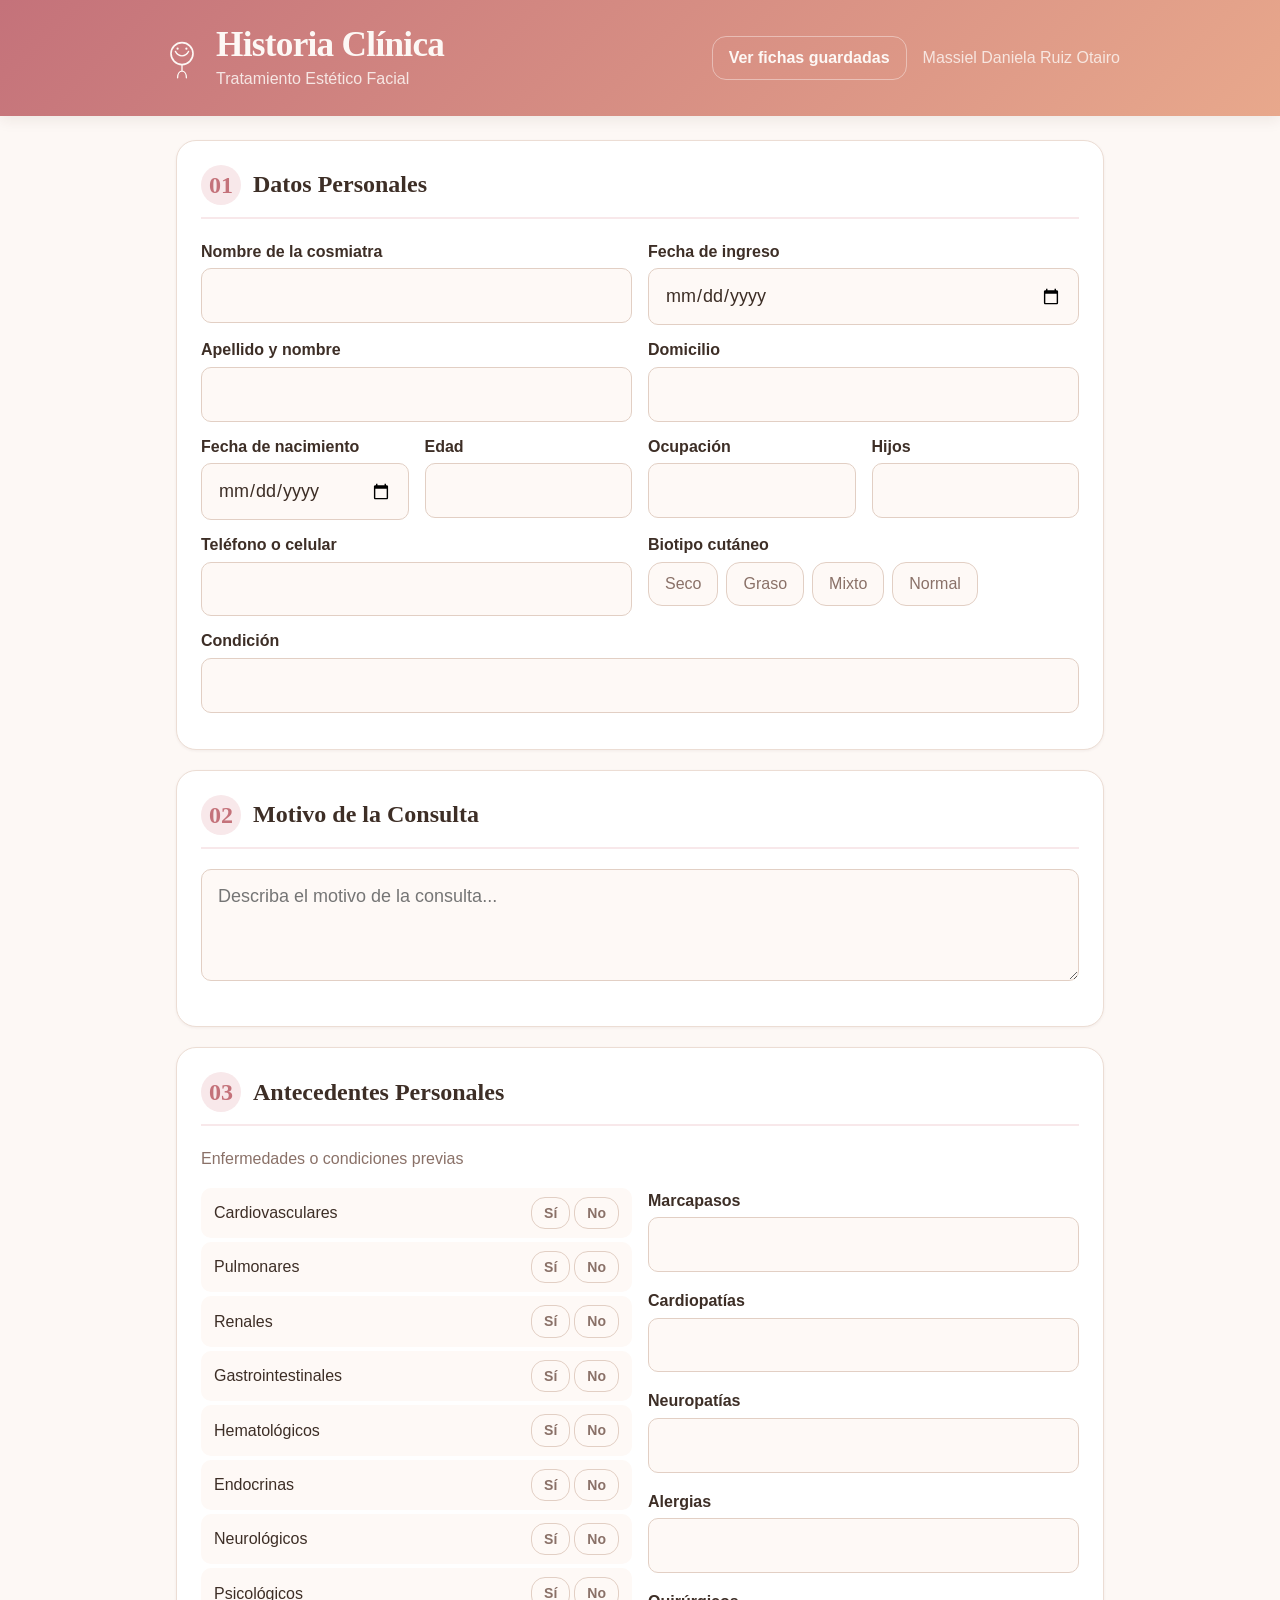
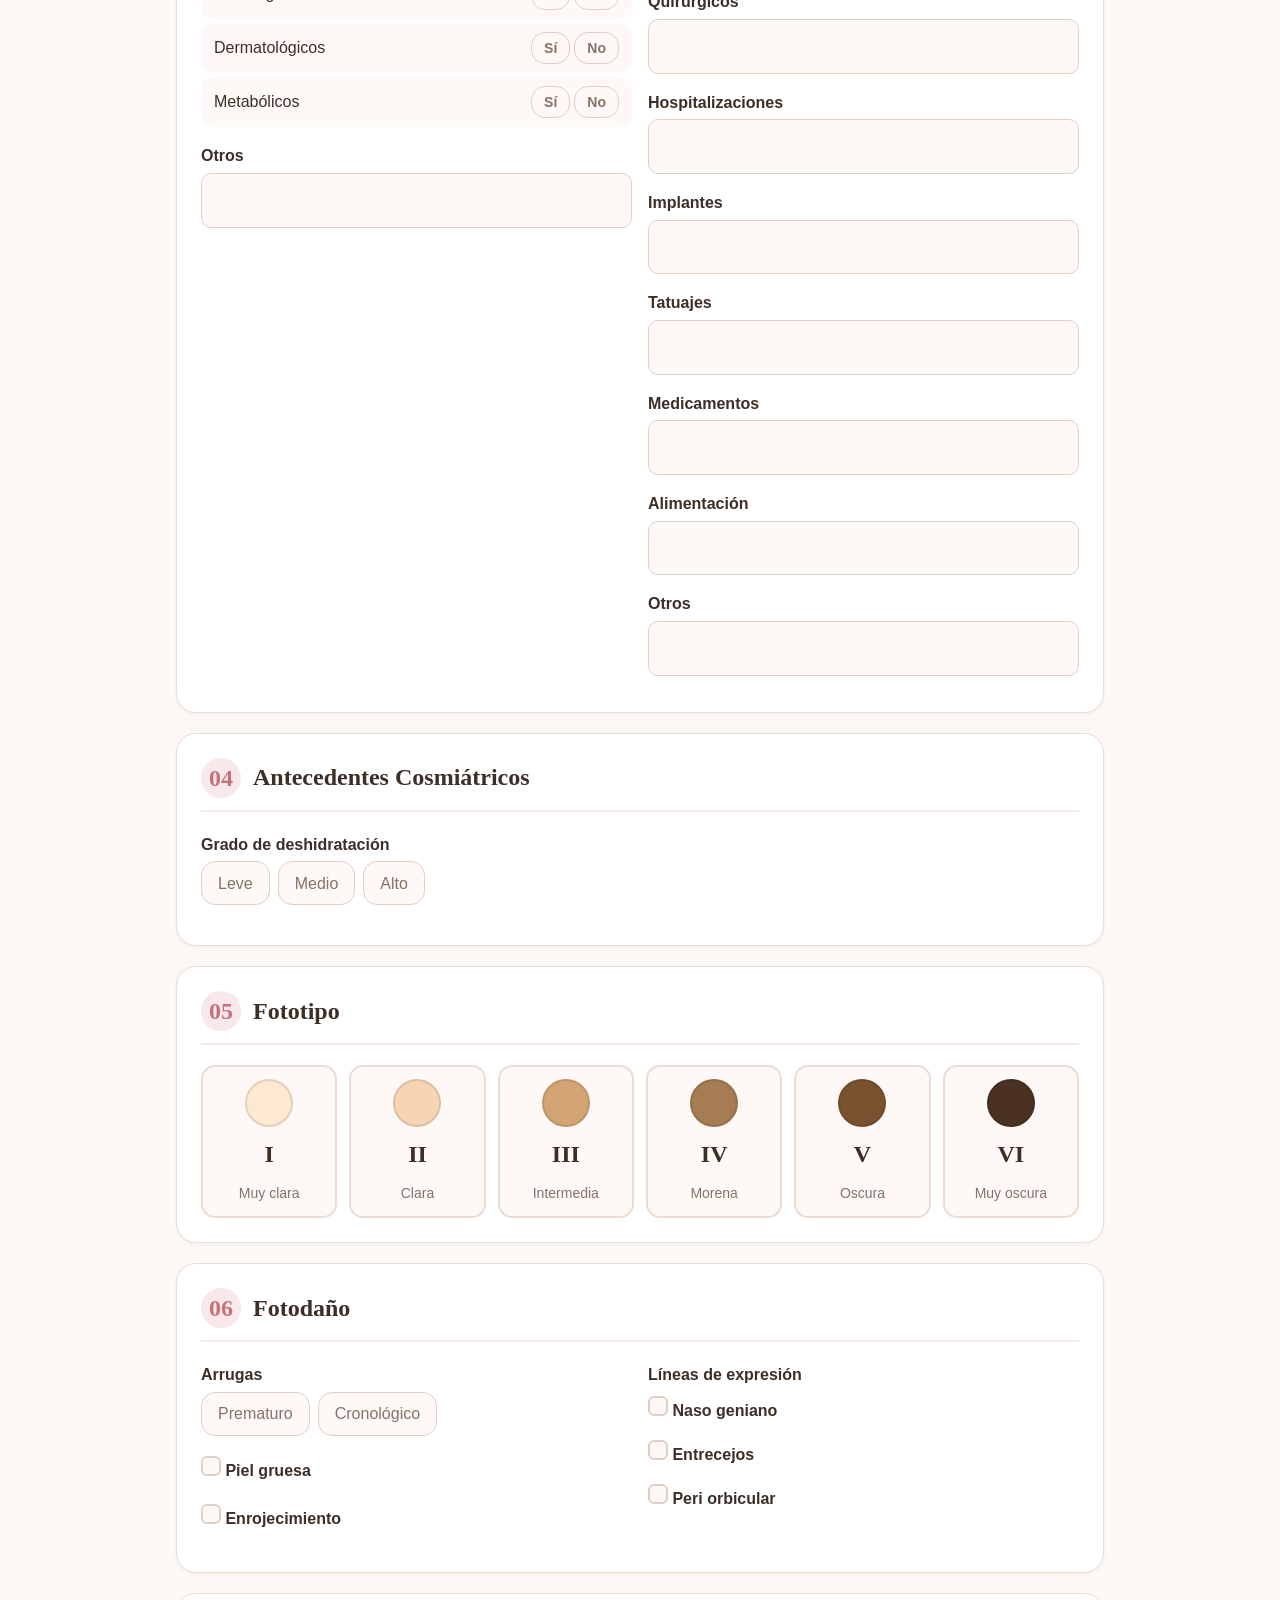
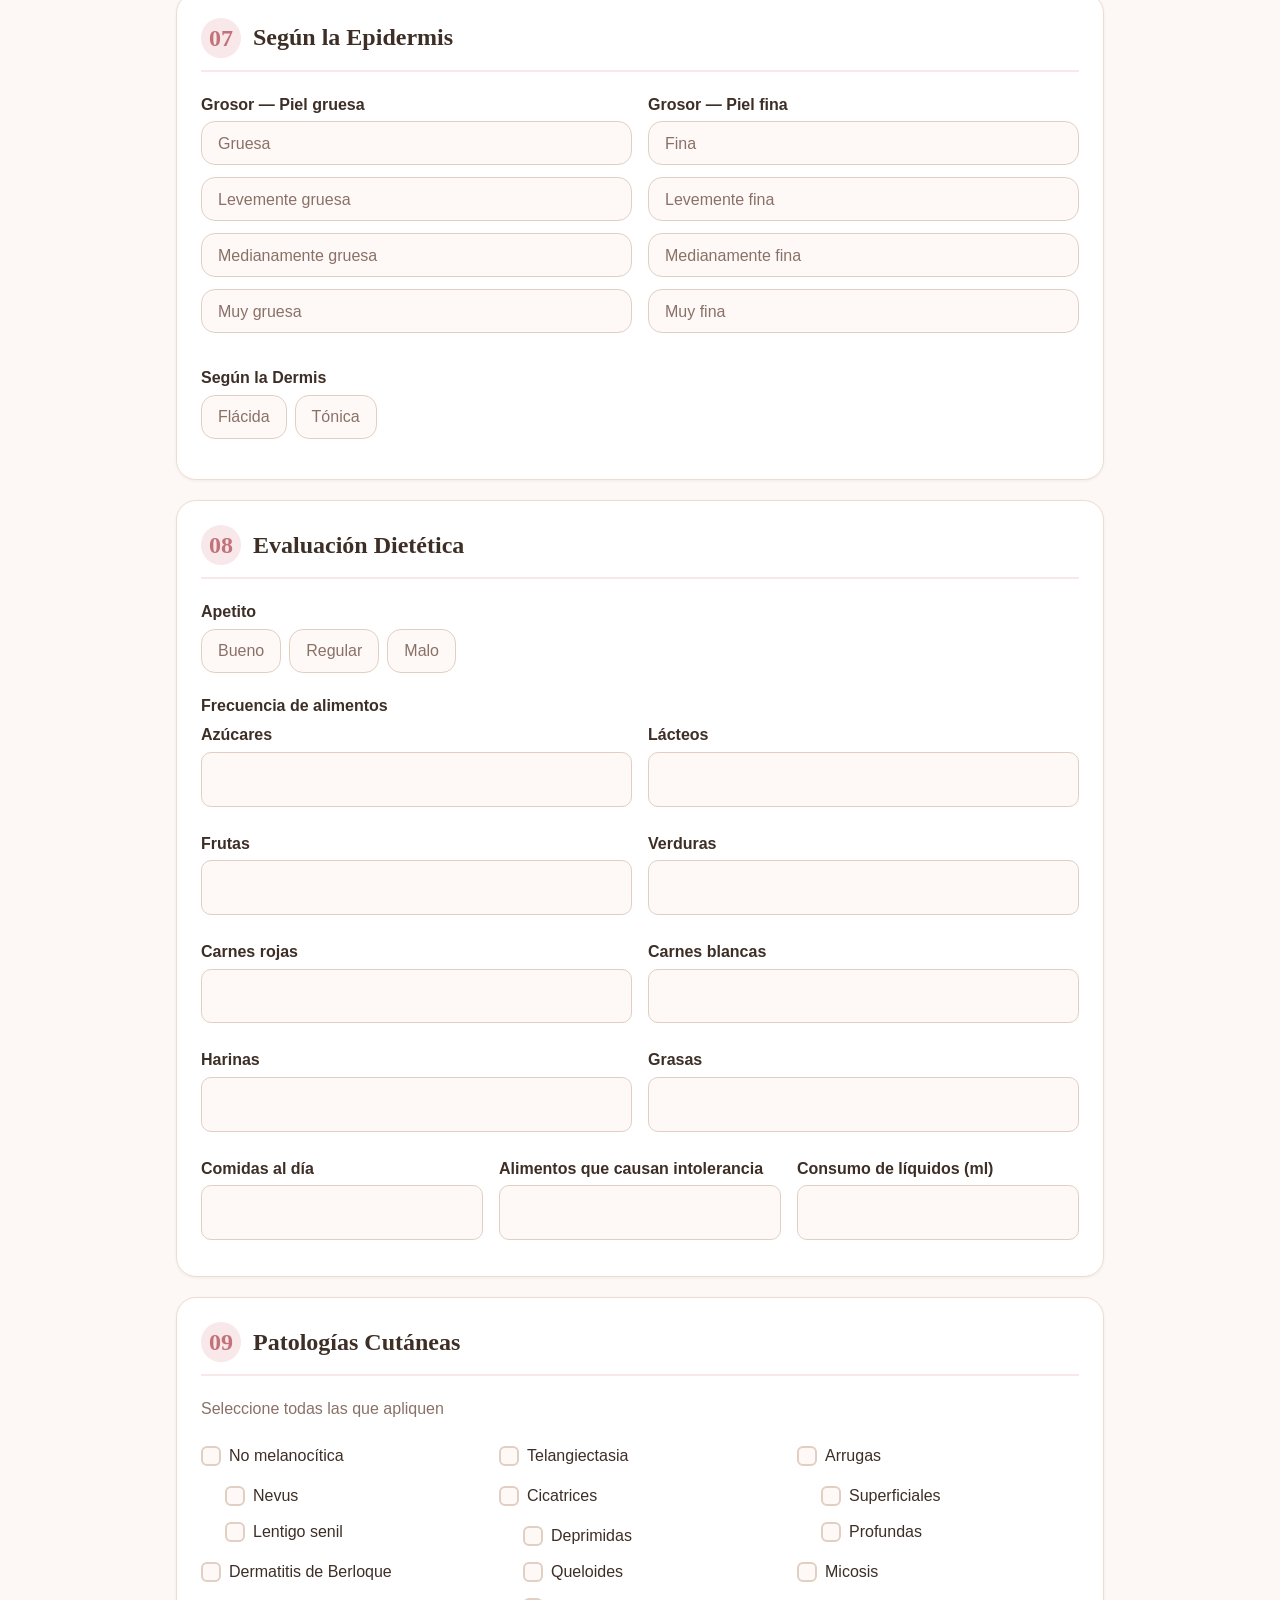
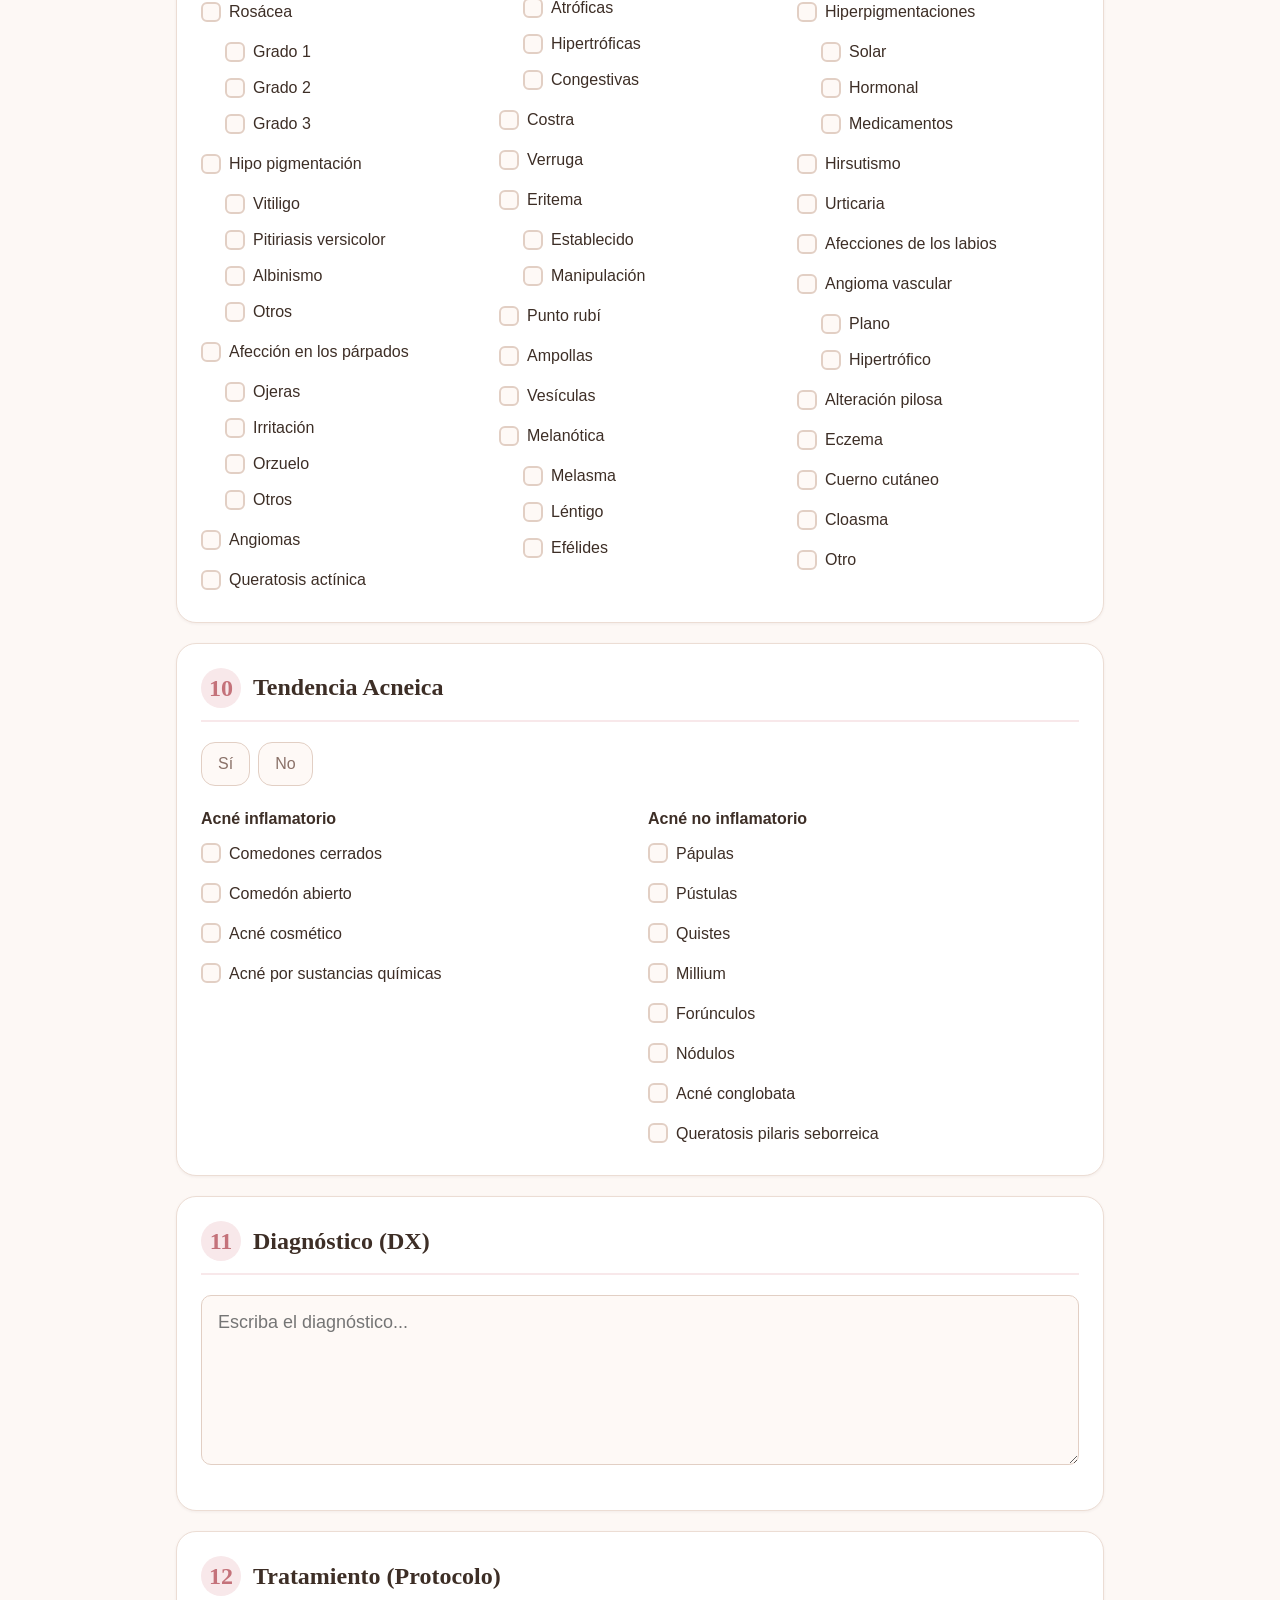
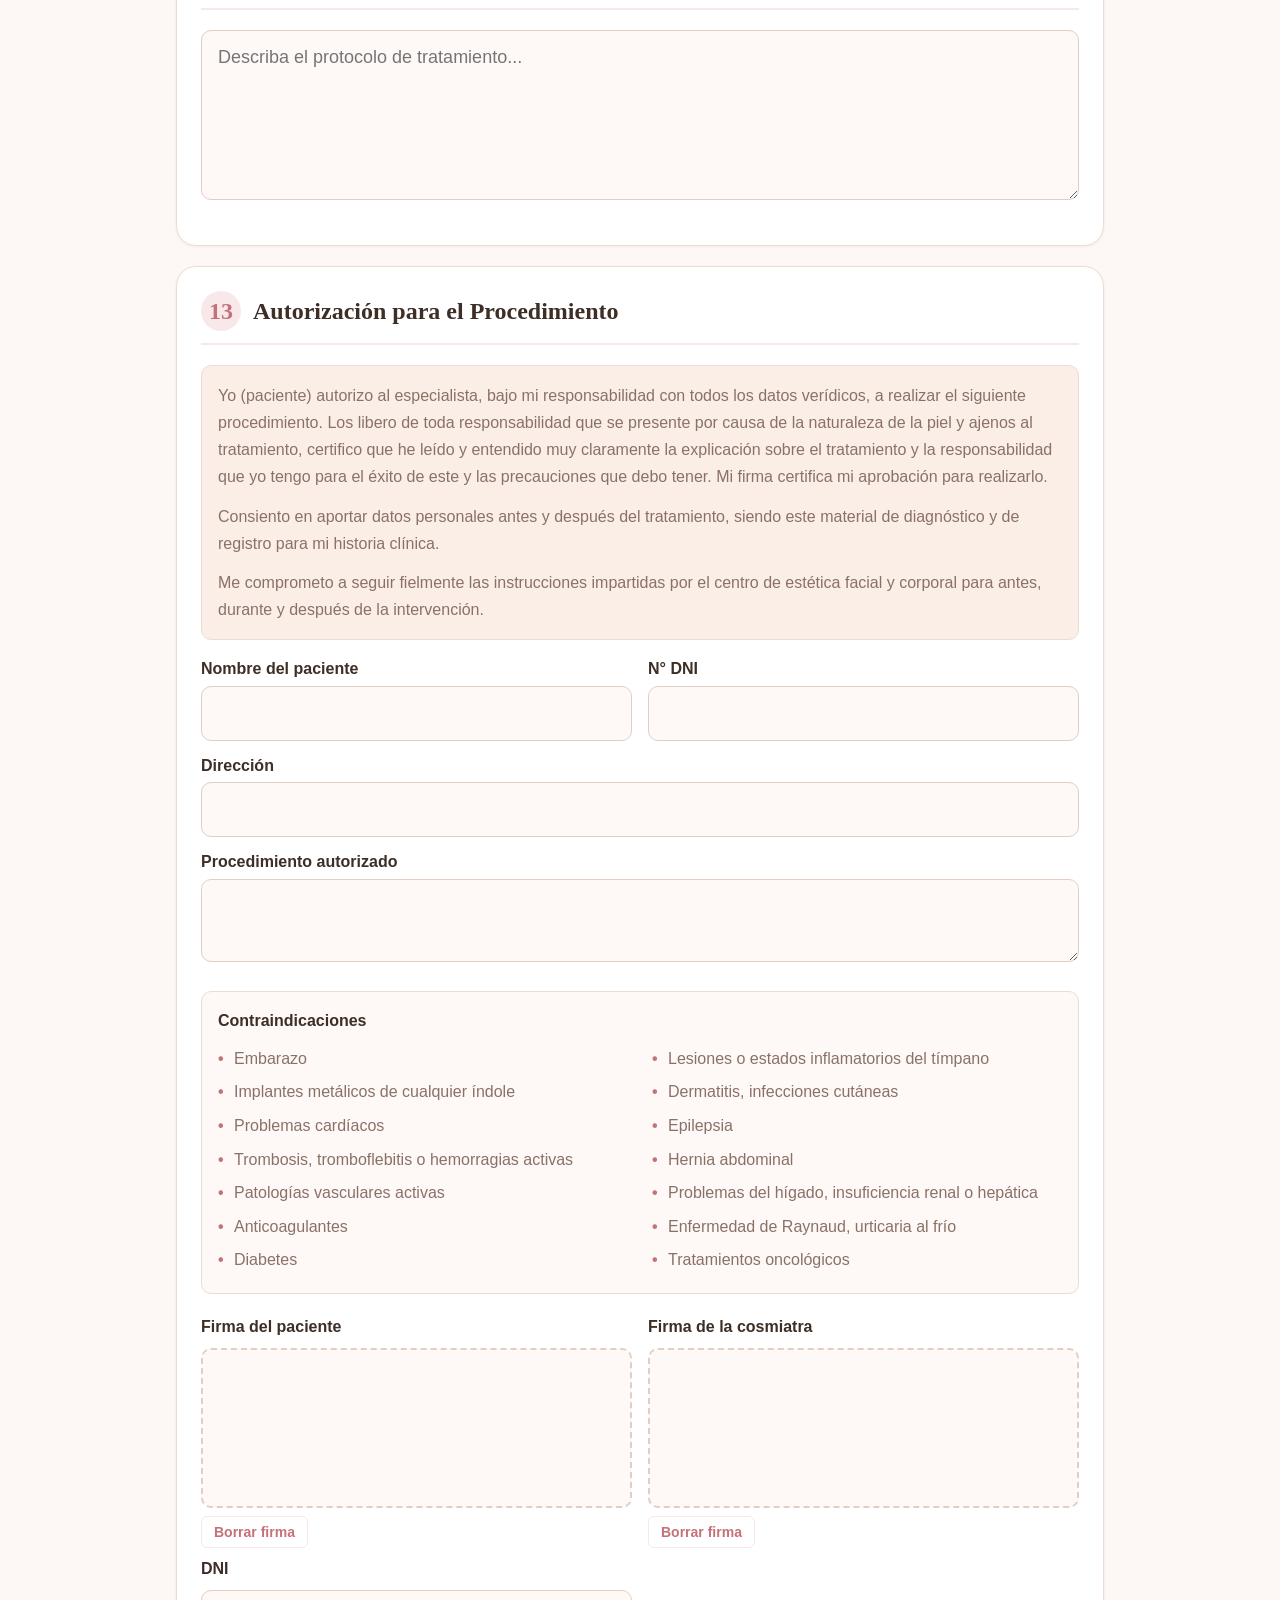
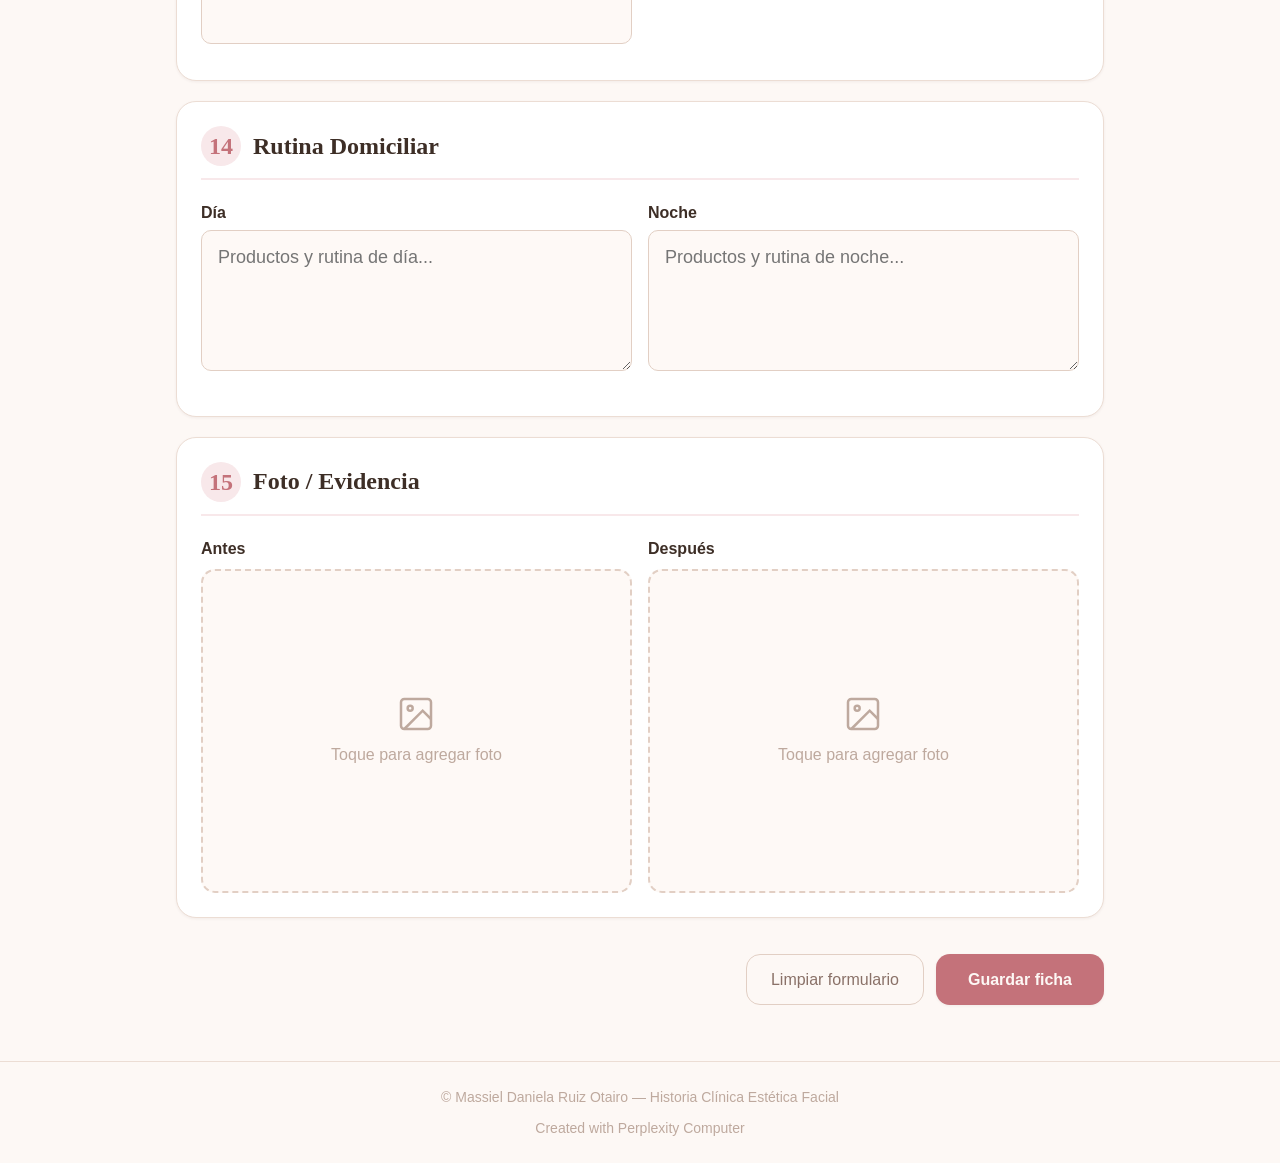
==== commit 36b3cf06: "Agregar backend PHP + MySQL para guardar fichas en Hostinger" ====
--- a/index.html
+++ b/index.html
@@ -39,7 +39,10 @@
         <p class="header-subtitle">Tratamiento Estético Facial</p>
       </div>
     </div>
-    <p class="header-brand">Massiel Daniela Ruiz Otairo</p>
+    <div style="display:flex;align-items:center;gap:var(--space-4);flex-wrap:wrap">
+      <a href="./fichas.html" style="color:var(--color-text-inverse);text-decoration:none;font-size:var(--text-sm);font-weight:600;padding:var(--space-2) var(--space-4);border:1.5px solid rgba(255,255,255,0.4);border-radius:var(--radius-lg);transition:all var(--transition-interactive)">Ver fichas guardadas</a>
+      <p class="header-brand">Massiel Daniela Ruiz Otairo</p>
+    </div>
   </div>
 </header>
 
